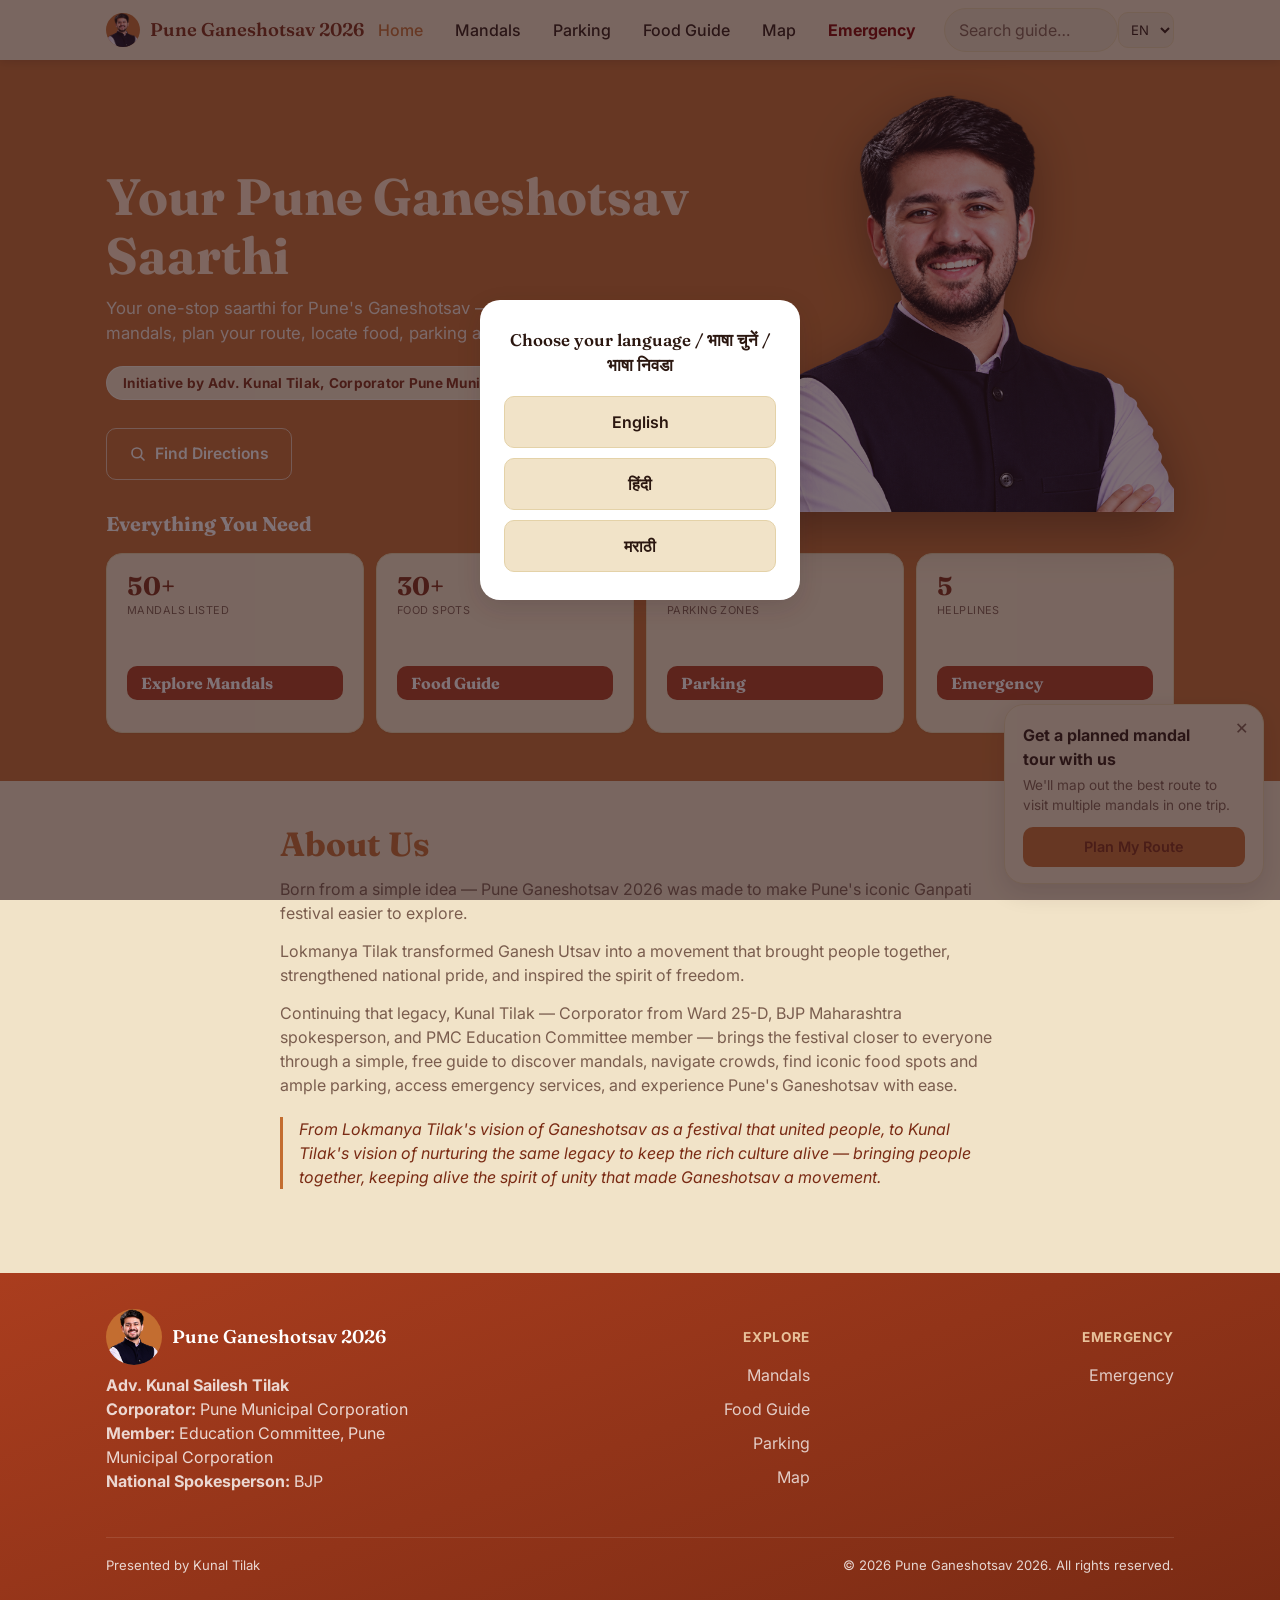
==== index.html @ d87151d5 "Initial commit: Pune Ganeshotsav 2026 guide site" ====
<!doctype html>
<html lang="en">
<head>
<meta charset="UTF-8">
<meta name="viewport" content="width=device-width, initial-scale=1, viewport-fit=cover">
<title>Pune Ganeshotsav 2026</title>
<meta name="description" content="Pune Ganeshotsav 2026 is a free mobile guide to Pune's Ganeshotsav — find mandals, get directions, locate food and parking, and access emergency helplines.">
<meta name="theme-color" content="#AA3D1E">
<link rel="manifest" href="manifest.json">
<link rel="icon" href="data:image/svg+xml,%3Csvg xmlns='http://www.w3.org/2000/svg' viewBox='0 0 64 64'%3E%3Ccircle cx='32' cy='32' r='32' fill='%23C36D30'/%3E%3Ctext x='32' y='43' font-family='Georgia,serif' font-size='34' font-weight='700' fill='%23AA3D1E' text-anchor='middle'%3EP%3C/text%3E%3C/svg%3E">
<link rel="preconnect" href="https://fonts.googleapis.com">
<link rel="preconnect" href="https://fonts.gstatic.com" crossorigin>
<link href="https://fonts.googleapis.com/css2?family=Fraunces:wght@500;600;700&family=Inter:wght@400;500;600;700&display=swap" rel="stylesheet">
<link rel="stylesheet" href="css/styles.css">
</head>
<body data-page="home">
<a class="skip-link" href="#main">Skip to content</a>

<header class="site-header">
  <div class="container">
    <a class="brand" href="index.html">
      <span class="brand-badge" aria-hidden="true"><img src="images/kunal-tilak-cutout.png" alt=""></span>
      Pune Ganeshotsav 2026
    </a>
    <nav id="site-nav" class="site-nav" aria-label="Primary">
      <form class="nav-search-wrap" id="header-search-form">
        <label class="visually-hidden" for="header-search">Search guide</label>
        <input id="header-search" class="header-search-input" type="search" data-i18n-placeholder="header.search.placeholder" placeholder="Search guide…">
      </form>
      <ul>
        <li><a href="index.html" data-page="home" data-i18n="nav.home">Home</a></li>
        <li><a href="mandals.html" data-page="mandals" data-i18n="nav.mandals">Mandals</a></li>
        <li><a href="parking.html" data-page="parking" data-i18n="nav.parking">Parking</a></li>
        <li><a href="food.html" data-page="food" data-i18n="nav.food">Food Guide</a></li>
        <li><a href="map.html" data-page="map" data-i18n="nav.map">Map</a></li>
        <li><a href="emergency.html" data-page="emergency" class="nav-emergency" data-i18n="nav.emergency">Emergency</a></li>
      </ul>
    </nav>
    <div class="header-utils">
      <label class="visually-hidden" for="lang-select-1">Language</label>
      <select id="lang-select-1" class="lang-select">
        <option value="en">EN</option>
        <option value="hi">हिं</option>
        <option value="mr">मर</option>
      </select>
      <button class="nav-toggle" aria-expanded="false" aria-controls="site-nav" aria-label="Toggle menu">
        <span></span><span></span><span></span>
      </button>
    </div>
  </div>
</header>

<main id="main">

  <section class="hero">
    <div class="container">
      <div class="hero-top">
        <div class="hero-copy">
          <h1 data-i18n="home.title">Your Pune Ganeshotsav Saarthi</h1>
          <p class="lead" data-i18n="home.lead">Your one-stop saarthi for Pune's Ganeshotsav — find iconic Ganpati mandals, plan your route, locate food, parking and more.</p>
          <p class="hero-credit" data-i18n="home.credit">Initiative by Adv. Kunal Tilak, Corporator Pune Municipal Corporation</p>
          <div class="hero-actions">
            <a class="btn btn-outline" href="map.html">
              <svg class="icon-search" aria-hidden="true" viewBox="0 0 24 24" width="18" height="18" fill="none" stroke="currentColor" stroke-width="2.2" stroke-linecap="round"><circle cx="10.5" cy="10.5" r="6.5"></circle><line x1="20" y1="20" x2="15.3" y2="15.3"></line></svg>
              <span data-i18n="home.cta.directions">Find Directions</span>
            </a>
          </div>
        </div>
        <img class="hero-photo" src="images/kunal-tilak-cutout.png" alt="Adv. Kunal Tilak">
      </div>
      <h2 class="hero-links-heading" data-i18n="home.quicklinks.title">Everything You Need</h2>
      <div class="grid grid-4 hero-quicklinks">
        <a class="card" href="mandals.html" style="padding:20px; text-decoration:none;">
          <div class="quicklink-stat"><span class="stat-num" id="stat-mandals">50+</span><span class="stat-label" data-i18n="home.quick.mandals.statLabel">Mandals Listed</span></div>
          <h3 data-i18n="home.cta.explore">Explore Mandals</h3>
        </a>
        <a class="card" href="food.html" style="padding:20px; text-decoration:none;">
          <div class="quicklink-stat"><span class="stat-num" id="stat-food">30+</span><span class="stat-label" data-i18n="home.quick.food.statLabel">Food Spots</span></div>
          <h3 data-i18n="home.quick.food.title">Food Guide</h3>
        </a>
        <a class="card" href="parking.html" style="padding:20px; text-decoration:none;">
          <div class="quicklink-stat"><span class="stat-num" id="stat-parking">3</span><span class="stat-label" data-i18n="home.quick.parking.statLabel">Parking Zones</span></div>
          <h3 data-i18n="home.quick.parking.title">Parking</h3>
        </a>
        <a class="card" href="emergency.html" style="padding:20px; text-decoration:none;">
          <div class="quicklink-stat"><span class="stat-num">5</span><span class="stat-label" data-i18n="home.quick.emergency.statLabel">Helplines</span></div>
          <h3 data-i18n="home.quick.emergency.title">Emergency</h3>
        </a>
      </div>
    </div>
  </section>

  <section class="section">
    <div class="container">
      <div class="section-head about-body">
        <h2 data-i18n="home.about.title">About Us</h2>
        <p data-i18n="home.about.body1">Born from a simple idea — Pune Ganeshotsav 2026 was made to make Pune's iconic Ganpati festival easier to explore.</p>
        <p data-i18n="home.about.body2">Lokmanya Tilak transformed Ganesh Utsav into a movement that brought people together, strengthened national pride, and inspired the spirit of freedom.</p>
        <p data-i18n="home.about.body3">Continuing that legacy, Kunal Tilak — Corporator from Ward 25-D, BJP Maharashtra spokesperson, and PMC Education Committee member — brings the festival closer to everyone through a simple, free guide to discover mandals, navigate crowds, find iconic food spots and ample parking, access emergency services, and experience Pune's Ganeshotsav with ease.</p>
        <blockquote class="about-quote" data-i18n="home.about.quote">From Lokmanya Tilak's vision of Ganeshotsav as a festival that united people, to Kunal Tilak's vision of nurturing the same legacy to keep the rich culture alive — bringing people together, keeping alive the spirit of unity that made Ganeshotsav a movement.</blockquote>
      </div>
    </div>
  </section>

</main>

<aside class="tour-popup" id="tour-popup">
  <button type="button" class="tour-popup-close" id="tour-popup-close" aria-label="Close">×</button>
  <p class="tour-popup-title" data-i18n="home.tour.title">Get a planned mandal tour with us</p>
  <p class="tour-popup-desc" data-i18n="home.tour.desc">We'll map out the best route to visit multiple mandals in one trip.</p>
  <a class="btn btn-citrus btn-sm btn-block" id="tour-plan-link" href="map.html" data-i18n="home.tour.cta">Plan My Route</a>
</aside>

<footer class="site-footer">
  <div class="container">
    <div class="footer-grid">
      <div>
        <div class="brand" style="margin-bottom:8px;"><span class="brand-badge" aria-hidden="true"><img src="images/kunal-tilak-cutout.png" alt=""></span>Pune Ganeshotsav 2026</div>
        <p class="footer-about-body" data-i18n-html="footer.about.body">A Pune Ganeshotsav guide, presented by Kunal Tilak.</p>
      </div>
      <div>
        <h4 data-i18n="footer.links.title">Explore</h4>
        <a href="mandals.html" data-i18n="nav.mandals">Mandals</a>
        <a href="food.html" data-i18n="nav.food">Food Guide</a>
        <a href="parking.html" data-i18n="nav.parking">Parking</a>
        <a href="map.html" data-i18n="nav.map">Map</a>
      </div>
      <div>
        <h4 data-i18n="footer.contact.title">Emergency</h4>
        <a href="emergency.html" data-i18n="nav.emergency">Emergency</a>
      </div>
    </div>
    <div class="footer-bottom">
      <span data-i18n="footer.presentedBy">Presented by Kunal Tilak</span>
      <span>© <span id="footer-year"></span> Pune Ganeshotsav 2026. <span data-i18n="footer.rights">All rights reserved.</span></span>
    </div>
  </div>
</footer>

<script src="js/translations.js"></script>
<script src="js/i18n.js"></script>
<script src="js/mandals-data.js"></script>
<script src="js/food-data.js"></script>
<script src="js/parking-data.js"></script>
<script src="js/main.js"></script>
<script>
  window.MM_I18N.applyTranslations();
  window.addEventListener("mm:langchange", function () { window.MM_I18N.applyTranslations(); });
</script>
</body>
</html>
---- css/styles.css ----
/* ==========================================================================
   Pune Ganeshotsav 2026 — Shared Stylesheet
   Tokens sourced from mandal-mitra-color-scheme.md — never hardcode a hex
   outside this block.
   ========================================================================== */

:root {
  /* Primary */
  --orange-zest: #AA3D1E;
  --orange-zest-dark: #7A2B14;
  --neon-citrus: #C36D30;
  --neon-citrus-deep: #A0551F;
  --citrus-fizz: #E8C19A;

  /* Secondary */
  --champagne-glow: #F1E3C8;
  --berry-pop: #7D0000;

  /* Text & surfaces */
  --ink: #2B1710;
  --ink-soft: #7A5D4E;
  --white: #FFFFFF;
  --line: #E4D2A8;

  /* Radii & shadow */
  --radius-sm: 10px;
  --radius-md: 16px;
  --radius-lg: 20px;
  --shadow-card: 0 1px 2px rgba(43, 20, 28, 0.06);
  --shadow-lift: 0 8px 24px rgba(43, 20, 28, 0.14);

  /* Layout */
  --header-h: 60px;
  --max-w: 1100px;
}

/* ---------- Reset ---------- */
*, *::before, *::after { box-sizing: border-box; }
html { -webkit-text-size-adjust: 100%; scroll-behavior: smooth; }
body {
  margin: 0;
  background: var(--champagne-glow);
  color: var(--ink);
  font-family: 'Inter', system-ui, -apple-system, Segoe UI, Roboto, sans-serif;
  line-height: 1.5;
  -webkit-font-smoothing: antialiased;
}
img { max-width: 100%; display: block; }
a { color: inherit; text-decoration: none; }
ul { list-style: none; margin: 0; padding: 0; }
button, input, select { font: inherit; color: inherit; }
h1, h2, h3, .display { font-family: 'Fraunces', Georgia, serif; margin: 0 0 0.4em; line-height: 1.15; }
p { margin: 0 0 1em; }

.container {
  max-width: var(--max-w);
  margin: 0 auto;
  padding: 0 16px;
}

.visually-hidden {
  position: absolute;
  width: 1px; height: 1px;
  overflow: hidden;
  clip: rect(0 0 0 0);
  white-space: nowrap;
}

/* ---------- Skip link ---------- */
.skip-link {
  position: absolute;
  left: 8px; top: -48px;
  background: var(--orange-zest);
  color: var(--white);
  padding: 10px 16px;
  border-radius: var(--radius-sm);
  z-index: 200;
  transition: top 0.15s ease;
}
.skip-link:focus { top: 8px; }

/* ---------- Header / Nav ---------- */
.site-header {
  position: sticky;
  top: 0;
  z-index: 100;
  background: var(--champagne-glow);
  color: var(--ink);
  box-shadow: 0 2px 8px rgba(43,20,28,0.18);
}
.site-header .container {
  display: flex;
  align-items: center;
  justify-content: space-between;
  height: var(--header-h);
}
.brand {
  display: flex;
  align-items: center;
  gap: 10px;
  flex-shrink: 0;
  white-space: nowrap;
  font-family: 'Fraunces', Georgia, serif;
  font-weight: 600;
  font-size: 1.15rem;
  color: var(--orange-zest-dark);
}
.brand-badge {
  width: 34px; height: 34px;
  border-radius: 50%;
  background: var(--neon-citrus);
  color: var(--orange-zest-dark);
  display: flex; align-items: center; justify-content: center;
  font-weight: 700;
  flex: none;
  overflow: hidden;
}
.brand-badge img {
  width: 100%; height: 100%;
  object-fit: cover;
  object-position: center 15%;
}
.site-footer .brand-badge { width: 56px; height: 56px; }

.header-utils {
  display: flex;
  align-items: center;
  gap: 10px;
  flex-shrink: 0;
}

.lang-select {
  background: rgba(0,0,0,0.04);
  color: var(--ink);
  border: 1px solid var(--line);
  border-radius: var(--radius-sm);
  padding: 7px 8px;
  font-size: 0.82rem;
  min-height: 36px;
}
.lang-select option { color: var(--ink); }

.nav-toggle {
  background: transparent;
  border: none;
  padding: 8px;
  display: flex;
  flex-direction: column;
  gap: 5px;
  cursor: pointer;
}
.nav-toggle span {
  width: 24px; height: 2px;
  background: var(--ink);
  border-radius: 2px;
  transition: transform 0.2s ease, opacity 0.2s ease;
}
.nav-toggle[aria-expanded="true"] span:nth-child(1) { transform: translateY(7px) rotate(45deg); }
.nav-toggle[aria-expanded="true"] span:nth-child(2) { opacity: 0; }
.nav-toggle[aria-expanded="true"] span:nth-child(3) { transform: translateY(-7px) rotate(-45deg); }

.site-nav {
  position: fixed;
  top: var(--header-h);
  left: 0; right: 0;
  background: var(--champagne-glow);
  border-top: 1px solid var(--line);
  max-height: 0;
  overflow: hidden;
  transition: max-height 0.25s ease;
}
.site-nav.is-open { max-height: 480px; }
.site-nav ul {
  display: flex;
  flex-direction: column;
  padding: 0 16px 16px;
  order: 2;
}
.site-nav a {
  display: block;
  padding: 12px 8px;
  border-bottom: 1px solid var(--line);
  color: var(--ink);
  font-weight: 500;
  white-space: nowrap;
}
.site-nav a.is-active { color: var(--neon-citrus); }
.site-nav a.nav-emergency { color: var(--berry-pop); font-weight: 700; }

.nav-search-wrap { padding: 12px 16px 0; order: 1; }
.header-search-input {
  width: 100%;
  min-height: 42px;
  padding: 9px 14px;
  border-radius: 100px;
  border: 1px solid var(--line);
  background: rgba(0,0,0,0.04);
  color: var(--ink);
}
.header-search-input::placeholder { color: var(--ink-soft); }

@media (min-width: 800px) {
  .nav-toggle { display: none; }
  .site-nav {
    position: static;
    max-height: none;
    overflow: visible;
    background: transparent;
    border-top: none;
    display: flex;
    align-items: center;
    gap: 14px;
  }
  .site-nav ul {
    flex-direction: row;
    flex-shrink: 0;
    padding: 0;
    gap: 4px;
    order: 1;
  }
  .site-nav ul li { flex-shrink: 0; }
  .site-nav a {
    border-bottom: none;
    padding: 10px 14px;
    border-radius: var(--radius-sm);
  }
  .site-nav a:hover { background: rgba(0,0,0,0.06); }
  .nav-search-wrap {
    padding: 0;
    order: 2;
    flex: 1 1 100px;
    min-width: 90px;
    max-width: 190px;
  }
  .header-search-input { width: 100%; }
}

/* ---------- Buttons ---------- */
.btn {
  display: inline-flex;
  align-items: center;
  justify-content: center;
  gap: 8px;
  padding: 13px 22px;
  border-radius: var(--radius-sm);
  border: none;
  font-weight: 600;
  font-size: 0.98rem;
  cursor: pointer;
  transition: background 0.15s ease, color 0.15s ease, transform 0.1s ease;
  min-height: 44px;
}
.btn:active { transform: scale(0.98); }

.btn-citrus { background: var(--neon-citrus); color: var(--orange-zest-dark); }
.btn-citrus:hover { background: var(--neon-citrus-deep); color: var(--white); }

.btn-dark { background: var(--orange-zest); color: var(--white); }
.btn-dark:hover { background: var(--orange-zest-dark); }

.btn-outline {
  background: transparent;
  color: var(--white);
  border: 1.5px solid rgba(255,255,255,0.6);
}
.btn-outline:hover { background: rgba(255,255,255,0.12); }

.btn-berry { background: var(--berry-pop); color: var(--white); }
.btn-berry:hover { background: color-mix(in srgb, var(--berry-pop) 80%, black); }

.btn-block { width: 100%; }
.btn-sm { padding: 9px 16px; min-height: 38px; font-size: 0.9rem; }

/* ---------- Hero ---------- */
.hero {
  background: var(--neon-citrus);
  color: var(--white);
  padding: 32px 0 48px;
  text-align: left;
}
.hero h1 {
  color: #FEE3C8;
  font-size: clamp(2rem, 8vw, 3.2rem);
  margin-bottom: 10px;
}
.hero p.lead {
  color: rgba(255,255,255,0.85);
  font-size: 1.05rem;
  max-width: 560px;
  margin: 0 0 20px;
}
.hero-credit {
  display: inline-flex;
  align-items: center;
  gap: 8px;
  background: var(--champagne-glow);
  color: var(--orange-zest-dark);
  border: 1px solid rgba(255,255,255,0.5);
  border-radius: 999px;
  padding: 6px 16px;
  font-size: 0.85rem;
  font-weight: 700;
  letter-spacing: 0.02em;
  margin: 0 0 28px;
}
.hero-actions {
  display: flex;
  flex-wrap: wrap;
  gap: 12px;
  justify-content: flex-start;
  margin-bottom: 32px;
}
.hero-top {
  display: flex;
  align-items: flex-end;
  justify-content: space-between;
  gap: 16px;
}
.hero-copy { flex: 1 1 380px; min-width: 0; }
.hero-photo {
  display: none;
  flex: 0 0 auto;
  height: clamp(240px, 36vw, 420px);
  width: auto;
  object-fit: contain;
  filter: drop-shadow(0 14px 26px rgba(0,0,0,0.4));
}
@media (min-width: 640px) {
  .hero-photo { display: block; }
}
.hero-links-heading {
  color: var(--white);
  font-size: 1.25rem;
  margin-bottom: 18px;
}
.grid.hero-quicklinks {
  grid-template-columns: repeat(2, 1fr);
  gap: 12px;
}
.hero-quicklinks .card {
  height: 100%;
  min-height: 180px;
  display: flex;
  flex-direction: column;
  justify-content: space-between;
  background: var(--champagne-glow);
  color: var(--ink);
}
.quicklink-stat {
  display: flex;
  flex-direction: column;
  gap: 2px;
}
.quicklink-stat .stat-num {
  font-family: 'Fraunces', Georgia, serif;
  font-size: 1.6rem;
  font-weight: 700;
  color: var(--orange-zest-dark);
  line-height: 1;
}
.quicklink-stat .stat-label {
  font-size: 0.68rem;
  text-transform: uppercase;
  letter-spacing: 0.04em;
  color: var(--ink-soft);
}
.hero-quicklinks .card h3 {
  display: inline-block;
  background: var(--orange-zest);
  color: var(--white);
  padding: 8px 14px;
  border-radius: var(--radius-sm);
  font-size: 1rem;
  margin: 0 0 12px;
}

/* ---------- Sections ---------- */
.section { padding: 44px 0; }
.section-head { text-align: center; margin-bottom: 28px; }
.section-head h2 { font-size: clamp(1.5rem, 5vw, 2.1rem); color: var(--neon-citrus); }
.section-head p { color: var(--neon-citrus); max-width: 520px; margin: 0 auto; }
.about-body { max-width: 720px; text-align: left; margin: 0 auto; }
.about-body p { color: var(--ink-soft); text-align: left; max-width: none; margin: 0 0 14px; }
.about-quote {
  text-align: left;
  font-style: italic;
  color: var(--orange-zest-dark);
  border-left: 3px solid var(--neon-citrus);
  padding-left: 16px;
  margin: 20px 0 0;
}

/* ---------- Stat / highlight cards ---------- */
.stat-row {
  display: grid;
  grid-template-columns: repeat(auto-fit, minmax(140px, 1fr));
  gap: 14px;
  margin-top: 32px;
}
.stat-card {
  background: rgba(255,255,255,0.08);
  border: 1px solid rgba(255,255,255,0.14);
  border-radius: var(--radius-md);
  padding: 16px;
  text-align: center;
}
.stat-card .num {
  font-family: 'Fraunces', Georgia, serif;
  font-size: 1.7rem;
  color: var(--neon-citrus);
  font-weight: 600;
}
.stat-card .label {
  font-size: 0.82rem;
  color: rgba(255,255,255,0.75);
  margin-top: 2px;
}

/* ---------- Cards / grid ---------- */
.grid {
  display: grid;
  grid-template-columns: 1fr;
  gap: 18px;
}
@media (min-width: 640px) {
  .grid.grid-2 { grid-template-columns: repeat(2, 1fr); }
  .grid.grid-4 { grid-template-columns: repeat(2, 1fr); }
}
@media (min-width: 900px) {
  .grid.grid-3 { grid-template-columns: repeat(3, 1fr); }
  .grid.grid-2 { grid-template-columns: repeat(2, 1fr); }
  .grid.grid-4 { grid-template-columns: repeat(4, 1fr); }
}

.card {
  background: var(--white);
  border: 1px solid var(--line);
  border-radius: var(--radius-md);
  box-shadow: var(--shadow-card);
  overflow: hidden;
  display: flex;
  flex-direction: column;
}
.card-media {
  aspect-ratio: 16/10;
  background: linear-gradient(135deg, var(--citrus-fizz), var(--neon-citrus));
  display: flex;
  align-items: center;
  justify-content: center;
  color: var(--orange-zest-dark);
  font-family: 'Fraunces', Georgia, serif;
  font-size: 2.2rem;
  font-weight: 600;
  overflow: hidden;
  position: relative;
}
.card-media.has-photo { background: var(--ink); }
.media-bg {
  position: absolute;
  inset: -10px;
  background-size: cover;
  background-position: center;
  filter: blur(16px) brightness(0.7) saturate(1.15);
  transform: scale(1.1);
}
.media-fg {
  position: relative;
  width: 100%;
  height: 100%;
  object-fit: contain;
  filter: drop-shadow(0 4px 14px rgba(0,0,0,0.35));
}
.card-body { padding: 16px; flex: 1; display: flex; flex-direction: column; gap: 8px; }
.card-body h3 { font-size: 1.15rem; margin: 0; }
.card-meta { color: var(--ink-soft); font-size: 0.88rem; display: flex; align-items: center; gap: 6px; margin: 0 0 6px; }
.meta-icon { flex: none; }
.card-tags { display: flex; flex-wrap: wrap; gap: 6px; margin: 4px 0; }
.card-actions { margin-top: auto; display: flex; gap: 8px; flex-wrap: wrap; padding-top: 16px; }
.card-actions > * { flex: 1; text-align: center; }

.card-title-row { display: flex; flex-direction: column; align-items: flex-start; gap: 4px; }
.card-meta-inline-group { display: flex; flex-wrap: wrap; gap: 4px 10px; }
.card-meta-inline {
  display: flex;
  align-items: center;
  gap: 4px;
  color: var(--ink-soft);
  font-size: 0.78rem;
  white-space: nowrap;
}
.card-meta-inline .meta-icon { width: 12px; height: 12px; }

.mandal-modal-meta { display: flex; flex-direction: column; gap: 4px; margin: 4px 0 10px; }
.mandal-modal-meta .card-meta-inline { font-size: 0.88rem; }

.mandal-toggle {
  background: none;
  border: 1px solid var(--line);
  color: var(--orange-zest);
  font-weight: 600;
  cursor: pointer;
}
.mandal-toggle:hover { background: var(--champagne-glow); border-color: var(--neon-citrus); }

/* ---------- Manache Ganpati highlight ---------- */
.manache-title-card {
  display: inline-block;
  background: linear-gradient(135deg, var(--orange-zest), var(--berry-pop));
  color: var(--white);
  padding: 14px 28px;
  border-radius: var(--radius-lg);
  box-shadow: var(--shadow-lift);
  margin-bottom: 20px;
}
.manache-title-card h2 { color: var(--white); margin: 0; }

.section-title-card {
  display: inline-block;
  background: var(--white);
  border: 1px solid var(--line);
  color: var(--ink);
  padding: 14px 28px;
  border-radius: var(--radius-lg);
  box-shadow: var(--shadow-card);
  margin-bottom: 20px;
}
.section-title-card h2 { margin: 0; }
.card.card-manache {
  border-color: var(--neon-citrus);
  box-shadow: 0 0 0 2px var(--neon-citrus), var(--shadow-card);
}
.card.card-manache .card-media {
  background: linear-gradient(135deg, var(--neon-citrus), var(--berry-pop));
  color: var(--white);
}

/* ---------- Mandal detail modal ---------- */
.mandal-modal-overlay {
  position: fixed;
  inset: 0;
  background: rgba(43, 20, 28, 0.6);
  display: none;
  align-items: center;
  justify-content: center;
  z-index: 300;
  padding: 20px;
}
.mandal-modal-overlay.is-open { display: flex; }
.mandal-modal {
  background: var(--white);
  border-radius: var(--radius-lg);
  max-width: 480px;
  width: 100%;
  max-height: 85vh;
  overflow-y: auto;
  position: relative;
  box-shadow: var(--shadow-lift);
}
.mandal-modal-close {
  position: absolute;
  top: 10px;
  right: 12px;
  background: rgba(0, 0, 0, 0.35);
  color: var(--white);
  border: none;
  border-radius: 50%;
  width: 32px;
  height: 32px;
  font-size: 1.2rem;
  line-height: 1;
  cursor: pointer;
  z-index: 2;
}
.mandal-modal-media {
  aspect-ratio: 16/9;
  background: linear-gradient(135deg, var(--citrus-fizz), var(--neon-citrus));
  color: var(--orange-zest-dark);
  display: flex;
  align-items: center;
  justify-content: center;
  font-family: 'Fraunces', Georgia, serif;
  font-size: 2.5rem;
  font-weight: 600;
  overflow: hidden;
  border-radius: var(--radius-lg) var(--radius-lg) 0 0;
  position: relative;
}
.mandal-modal-media.has-photo { background: var(--ink); }
.mandal-modal-body { padding: 20px; }
.mandal-modal-history {
  color: var(--ink-soft);
  font-size: 0.95rem;
  line-height: 1.6;
  margin: 10px 0 18px;
}

/* ---------- Tags / pills ---------- */
.tag {
  display: inline-block;
  background: var(--citrus-fizz);
  color: var(--orange-zest);
  border-radius: 100px;
  padding: 4px 12px;
  font-size: 0.78rem;
  font-weight: 600;
}

/* ---------- Forms ---------- */
.field { margin-bottom: 16px; }
.field label {
  display: block;
  font-weight: 600;
  font-size: 0.9rem;
  margin-bottom: 6px;
  color: var(--orange-zest);
}
.field input[type="text"],
.field input[type="search"],
.field select {
  width: 100%;
  padding: 13px 14px;
  border: 1.5px solid var(--line);
  border-radius: var(--radius-sm);
  background: var(--white);
  font-size: 1rem;
  min-height: 46px;
}
.field input:focus, .field select:focus {
  outline: 2px solid var(--neon-citrus);
  outline-offset: 1px;
  border-color: var(--neon-citrus);
}
.field-hint { font-size: 0.8rem; color: var(--ink-soft); margin-top: 6px; }
.field-row { display: flex; gap: 10px; flex-wrap: wrap; }
.field-row .field { flex: 1; min-width: 200px; }

.search-box { position: relative; margin-bottom: 16px; }
.search-box-icon {
  position: absolute;
  left: 16px;
  top: 50%;
  transform: translateY(-50%);
  color: var(--ink-soft);
  pointer-events: none;
}
.search-box-input { background: var(--white); color: var(--ink); border-color: var(--line); width: 100%; padding-left: 44px; }

.filter-chips {
  display: flex;
  gap: 10px;
  margin-bottom: 24px;
  padding: 4px 2px 12px;
  overflow-x: auto;
  scroll-snap-type: x proximity;
  scrollbar-width: none;
  -ms-overflow-style: none;
  -webkit-mask-image: linear-gradient(to right, transparent 0, black 16px, black calc(100% - 16px), transparent 100%);
  mask-image: linear-gradient(to right, transparent 0, black 16px, black calc(100% - 16px), transparent 100%);
}
.filter-chips::-webkit-scrollbar { display: none; }
.filter-chip {
  display: inline-flex;
  align-items: center;
  gap: 6px;
  flex: none;
  scroll-snap-align: start;
  background: var(--white);
  border: 1px solid var(--line);
  color: var(--ink-soft);
  padding: 8px 18px;
  border-radius: 100px;
  font-size: 0.85rem;
  font-weight: 600;
  white-space: nowrap;
  cursor: pointer;
  box-shadow: var(--shadow-card);
  transition: background 0.15s, color 0.15s, border-color 0.15s, box-shadow 0.15s, transform 0.1s;
}
.filter-chip .meta-icon { opacity: 0.6; transition: opacity 0.15s; }
.filter-chip:hover { border-color: var(--neon-citrus); color: var(--ink); background: var(--citrus-fizz); }
.filter-chip:active { transform: scale(0.96); }
.filter-chip.is-active {
  background: linear-gradient(135deg, var(--neon-citrus), var(--orange-zest));
  border-color: transparent;
  color: var(--white);
  box-shadow: var(--shadow-lift);
}
.filter-chip.is-active .meta-icon { opacity: 1; }

/* ---------- Map panel ---------- */
.map-panel {
  background: var(--white);
  border: 1px solid var(--line);
  border-radius: var(--radius-lg);
  box-shadow: var(--shadow-card);
  padding: 20px;
}
.map-frame-wrap {
  border-radius: var(--radius-md);
  overflow: hidden;
  border: 1px solid var(--line);
  background: var(--champagne-glow);
  min-height: 320px;
  display: flex;
  align-items: center;
  justify-content: center;
}
.map-frame-wrap iframe {
  width: 100%;
  height: 420px;
  border: 0;
  display: block;
}
.map-placeholder {
  text-align: center;
  color: var(--ink-soft);
  padding: 40px 20px;
}
.map-placeholder .icon { display: flex; justify-content: center; margin-bottom: 8px; color: var(--ink-soft); }

.status-msg {
  border-radius: var(--radius-sm);
  padding: 10px 14px;
  font-size: 0.88rem;
  margin-bottom: 14px;
  display: none;
}
.status-msg.is-visible { display: block; }
.status-msg.is-info { background: var(--citrus-fizz); color: var(--orange-zest); }
.status-msg.is-error { background: color-mix(in srgb, var(--berry-pop) 12%, white); color: var(--berry-pop); }

/* ---------- Emergency ---------- */
.emergency-banner {
  background: var(--berry-pop);
  color: var(--white);
  border-radius: var(--radius-lg);
  padding: 20px;
  margin-bottom: 24px;
}
.emergency-banner h2 { color: var(--white); font-size: 1.3rem; }
.emergency-banner p { color: rgba(255,255,255,0.88); }

.contact-list { display: grid; gap: 12px; grid-template-columns: 1fr; }
@media (min-width: 640px) { .contact-list { grid-template-columns: repeat(2, 1fr); } }
.contact-card {
  background: var(--white);
  border: 1px solid var(--line);
  border-radius: var(--radius-md);
  padding: 16px;
  display: flex;
  align-items: center;
  justify-content: space-between;
  gap: 12px;
}
.contact-card .name { font-weight: 600; }
.contact-card .num { color: var(--ink-soft); font-size: 0.9rem; }

/* ---------- Footer ---------- */
.site-footer {
  background: linear-gradient(160deg, var(--orange-zest) 0%, var(--orange-zest-dark) 100%);
  color: rgba(255,255,255,0.8);
  padding: 36px 0 24px;
  margin-top: 40px;
}
.site-footer .brand { color: var(--white); margin-bottom: 10px; }
.footer-about-body { white-space: pre-line; }
.footer-grid {
  display: grid;
  gap: 24px;
  grid-template-columns: 1fr;
}
@media (min-width: 640px) { .footer-grid { grid-template-columns: repeat(3, 1fr); } }
.footer-grid > div:not(:first-child) { text-align: right; }
.footer-grid h4 {
  color: var(--citrus-fizz);
  font-size: 0.85rem;
  text-transform: uppercase;
  letter-spacing: 0.05em;
  margin-bottom: 10px;
}
.footer-grid a { display: block; padding: 5px 0; color: rgba(255,255,255,0.75); }
.footer-grid a:hover { color: var(--white); }
.footer-bottom {
  border-top: 1px solid rgba(255,255,255,0.1);
  margin-top: 28px;
  padding-top: 18px;
  font-size: 0.82rem;
  display: flex;
  flex-wrap: wrap;
  gap: 8px;
  justify-content: space-between;
}

/* ---------- Tour popup ---------- */
.tour-popup {
  position: fixed;
  right: 16px;
  bottom: 16px;
  z-index: 150;
  background: var(--champagne-glow);
  border: 1px solid var(--line);
  border-radius: var(--radius-lg);
  box-shadow: var(--shadow-lift);
  padding: 18px 18px 16px;
  max-width: 260px;
  width: calc(100% - 32px);
}
.tour-popup-close {
  position: absolute;
  top: 6px; right: 8px;
  background: none;
  border: none;
  font-size: 1.3rem;
  line-height: 1;
  color: var(--ink-soft);
  cursor: pointer;
  padding: 6px;
}
.tour-popup-title { font-weight: 700; margin-bottom: 4px; padding-right: 22px; }
.tour-popup-desc { font-size: 0.85rem; color: var(--ink-soft); margin-bottom: 12px; }

/* ---------- Language picker modal ---------- */
.mm-lang-modal-overlay {
  position: fixed;
  inset: 0;
  background: rgba(43,20,28,0.6);
  display: flex;
  align-items: center;
  justify-content: center;
  z-index: 300;
  padding: 20px;
}
.mm-lang-modal {
  background: var(--white);
  border-radius: var(--radius-lg);
  padding: 28px 24px;
  max-width: 320px;
  width: 100%;
  text-align: center;
  box-shadow: var(--shadow-lift);
}
.mm-lang-modal-title {
  font-family: 'Fraunces', Georgia, serif;
  font-weight: 600;
  font-size: 1.05rem;
  margin-bottom: 18px;
  color: var(--ink);
}
.mm-lang-modal-options {
  display: flex;
  flex-direction: column;
  gap: 10px;
}
.mm-lang-modal-options button {
  padding: 13px 16px;
  border-radius: var(--radius-sm);
  border: 1.5px solid var(--line);
  background: var(--champagne-glow);
  color: var(--ink);
  font-weight: 600;
  font-size: 1rem;
  cursor: pointer;
  transition: background 0.15s ease, border-color 0.15s ease;
}
.mm-lang-modal-options button:hover,
.mm-lang-modal-options button:focus-visible {
  background: var(--neon-citrus);
  border-color: var(--neon-citrus);
  color: var(--orange-zest-dark);
  outline: none;
}

/* ---------- Utilities ---------- */
.mt-0 { margin-top: 0; }
.text-center { text-align: center; }
.muted { color: var(--ink-soft); }
.page-hero {
  background: var(--neon-citrus);
  color: var(--white);
  padding: 32px 0;
  text-align: center;
}
.page-hero h1 { font-size: clamp(1.7rem, 6vw, 2.4rem); }
.page-hero p { color: rgba(255,255,255,0.82); max-width: 520px; margin: 8px auto 0; }
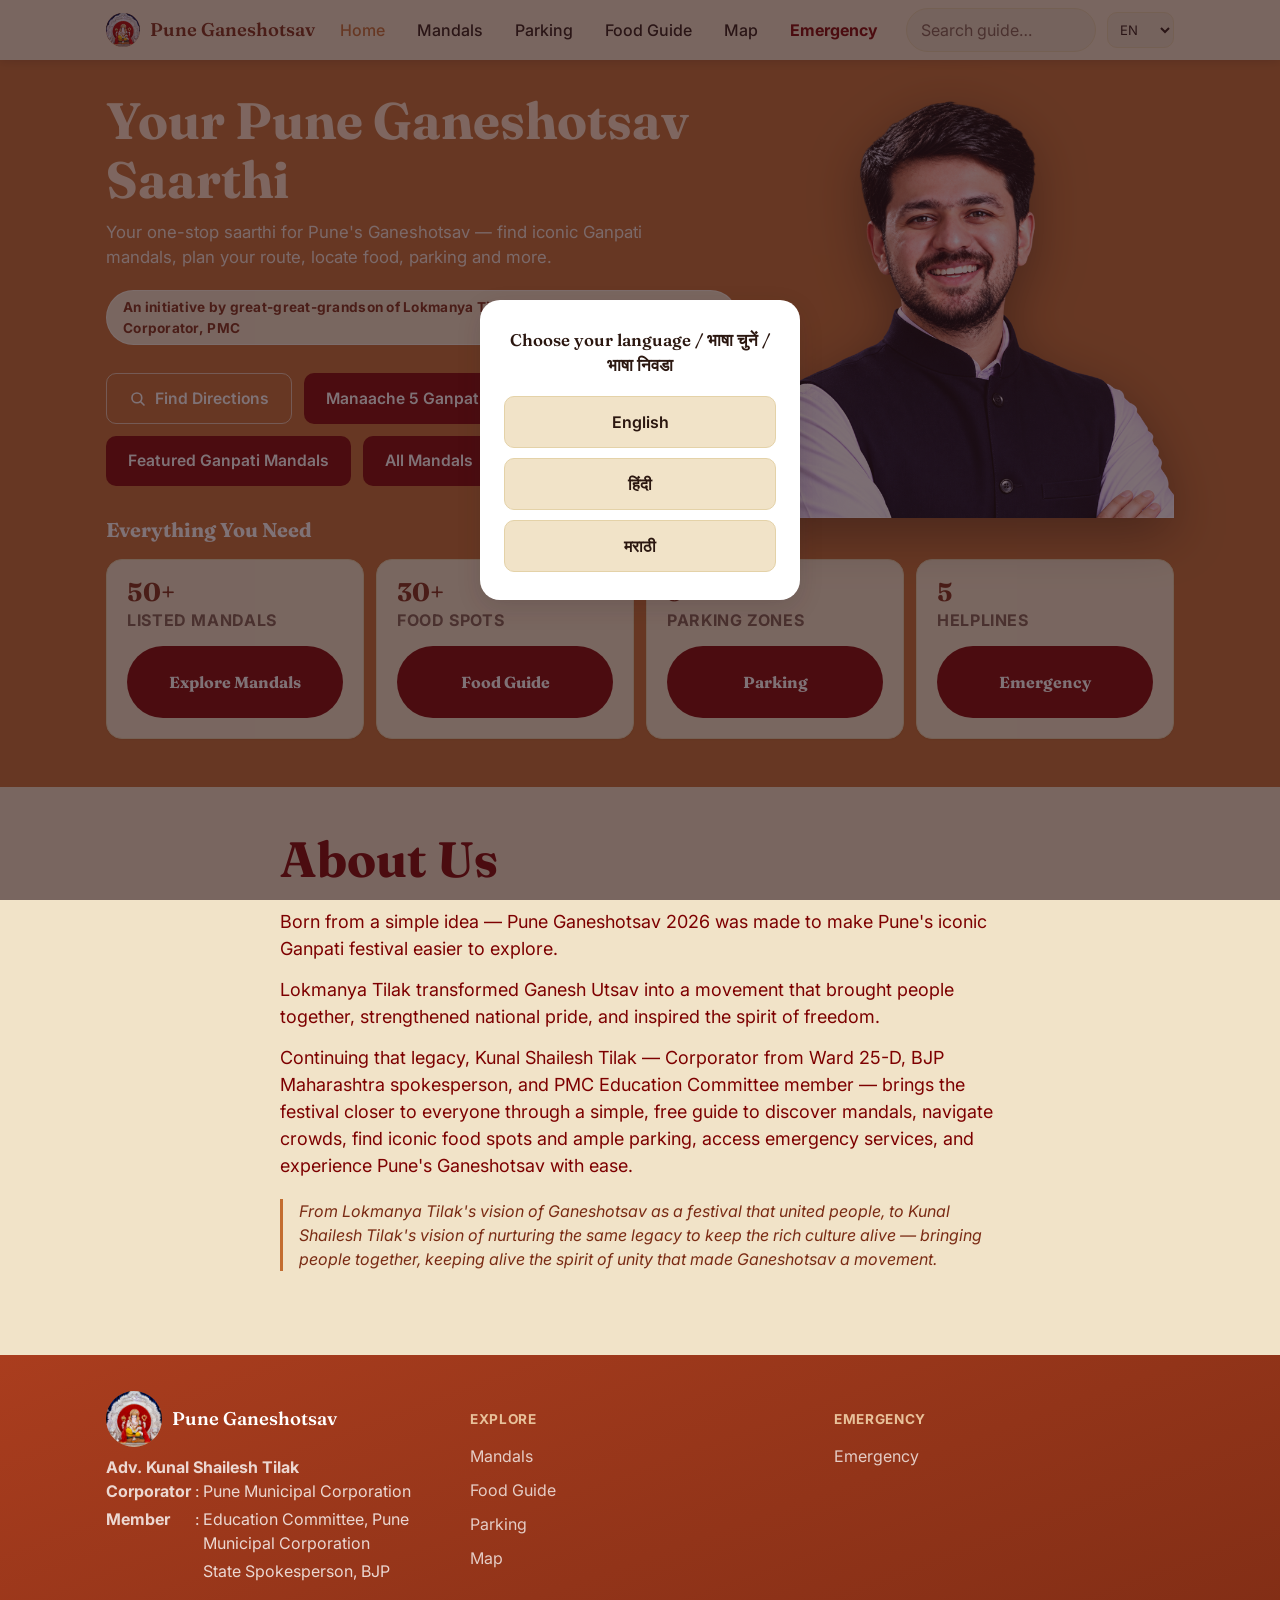
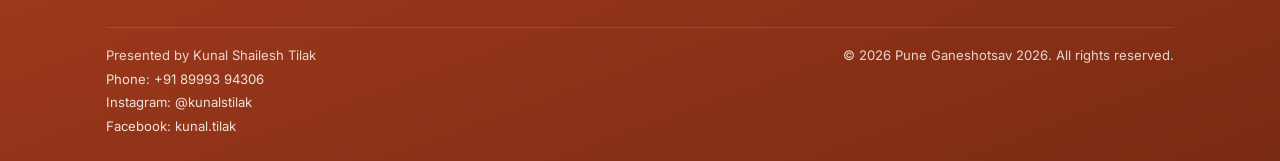
==== commit b68172d3: "complete_2026" ====
--- a/index.html
+++ b/index.html
@@ -19,8 +19,8 @@
 <header class="site-header">
   <div class="container">
     <a class="brand" href="index.html">
-      <span class="brand-badge" aria-hidden="true"><img src="images/kunal-tilak-cutout.png" alt=""></span>
-      Pune Ganeshotsav 2026
+      <span class="brand-badge" aria-hidden="true"><img src="ganpati photos/1. kasba peth.png" alt=""></span>
+      <span data-i18n="brand.name">Pune Ganeshotsav</span>
     </a>
     <nav id="site-nav" class="site-nav" aria-label="Primary">
       <form class="nav-search-wrap" id="header-search-form">
@@ -40,8 +40,8 @@
       <label class="visually-hidden" for="lang-select-1">Language</label>
       <select id="lang-select-1" class="lang-select">
         <option value="en">EN</option>
-        <option value="hi">हिं</option>
-        <option value="mr">मर</option>
+        <option value="hi">HIN</option>
+        <option value="mr">MAR</option>
       </select>
       <button class="nav-toggle" aria-expanded="false" aria-controls="site-nav" aria-label="Toggle menu">
         <span></span><span></span><span></span>
@@ -58,20 +58,23 @@
         <div class="hero-copy">
           <h1 data-i18n="home.title">Your Pune Ganeshotsav Saarthi</h1>
           <p class="lead" data-i18n="home.lead">Your one-stop saarthi for Pune's Ganeshotsav — find iconic Ganpati mandals, plan your route, locate food, parking and more.</p>
-          <p class="hero-credit" data-i18n="home.credit">Initiative by Adv. Kunal Tilak, Corporator Pune Municipal Corporation</p>
+          <p class="hero-credit" data-i18n="home.credit">An initiative by great-great-grandson of Lokmanya Tilak, Adv. Kunal Shailesh Tilak, Corporator, PMC</p>
           <div class="hero-actions">
             <a class="btn btn-outline" href="map.html">
               <svg class="icon-search" aria-hidden="true" viewBox="0 0 24 24" width="18" height="18" fill="none" stroke="currentColor" stroke-width="2.2" stroke-linecap="round"><circle cx="10.5" cy="10.5" r="6.5"></circle><line x1="20" y1="20" x2="15.3" y2="15.3"></line></svg>
               <span data-i18n="home.cta.directions">Find Directions</span>
             </a>
+            <a class="btn btn-berry" id="tour-plan-manache" href="map.html" data-i18n="home.tour.cta.manache">Manaache 5 Ganpati</a>
+            <a class="btn btn-berry" id="tour-plan-manache-important" href="map.html" data-i18n="home.tour.cta.manacheImportant">Featured Ganpati Mandals</a>
+            <a class="btn btn-berry" id="tour-plan-all" href="map.html" data-i18n="home.tour.cta.all">All Mandals</a>
           </div>
         </div>
-        <img class="hero-photo" src="images/kunal-tilak-cutout.png" alt="Adv. Kunal Tilak">
+        <img class="hero-photo" src="images/kunal-tilak-cutout.png" alt="Adv. Kunal Shailesh Tilak">
       </div>
       <h2 class="hero-links-heading" data-i18n="home.quicklinks.title">Everything You Need</h2>
       <div class="grid grid-4 hero-quicklinks">
         <a class="card" href="mandals.html" style="padding:20px; text-decoration:none;">
-          <div class="quicklink-stat"><span class="stat-num" id="stat-mandals">50+</span><span class="stat-label" data-i18n="home.quick.mandals.statLabel">Mandals Listed</span></div>
+          <div class="quicklink-stat"><span class="stat-num" id="stat-mandals">50+</span><span class="stat-label" data-i18n="home.quick.mandals.statLabel">Listed Mandals</span></div>
           <h3 data-i18n="home.cta.explore">Explore Mandals</h3>
         </a>
         <a class="card" href="food.html" style="padding:20px; text-decoration:none;">
@@ -104,18 +107,11 @@
 
 </main>
 
-<aside class="tour-popup" id="tour-popup">
-  <button type="button" class="tour-popup-close" id="tour-popup-close" aria-label="Close">×</button>
-  <p class="tour-popup-title" data-i18n="home.tour.title">Get a planned mandal tour with us</p>
-  <p class="tour-popup-desc" data-i18n="home.tour.desc">We'll map out the best route to visit multiple mandals in one trip.</p>
-  <a class="btn btn-citrus btn-sm btn-block" id="tour-plan-link" href="map.html" data-i18n="home.tour.cta">Plan My Route</a>
-</aside>
-
 <footer class="site-footer">
   <div class="container">
     <div class="footer-grid">
       <div>
-        <div class="brand" style="margin-bottom:8px;"><span class="brand-badge" aria-hidden="true"><img src="images/kunal-tilak-cutout.png" alt=""></span>Pune Ganeshotsav 2026</div>
+        <div class="brand" style="margin-bottom:8px;"><span class="brand-badge" aria-hidden="true"><img src="ganpati photos/1. kasba peth.png" alt=""></span><span data-i18n="brand.name">Pune Ganeshotsav</span></div>
         <p class="footer-about-body" data-i18n-html="footer.about.body">A Pune Ganeshotsav guide, presented by Kunal Tilak.</p>
       </div>
       <div>
@@ -131,7 +127,14 @@
       </div>
     </div>
     <div class="footer-bottom">
-      <span data-i18n="footer.presentedBy">Presented by Kunal Tilak</span>
+      <div class="footer-presented">
+        <span data-i18n="footer.presentedBy">Presented by Kunal Tilak</span>
+        <div class="footer-contact-links">
+          <a href="tel:+918999394306">Phone: +91 89993 94306</a>
+          <a href="https://instagram.com/kunalstilak" target="_blank" rel="noopener">Instagram: @kunalstilak</a>
+          <a href="https://facebook.com/kunal.tilak" target="_blank" rel="noopener">Facebook: kunal.tilak</a>
+        </div>
+      </div>
       <span>© <span id="footer-year"></span> Pune Ganeshotsav 2026. <span data-i18n="footer.rights">All rights reserved.</span></span>
     </div>
   </div>
--- a/css/styles.css
+++ b/css/styles.css
@@ -303,6 +303,7 @@
   letter-spacing: 0.02em;
   margin: 0 0 28px;
 }
+.nearest-btn { font-size: 1.1rem; }
 .hero-actions {
   display: flex;
   flex-wrap: wrap;
@@ -359,28 +360,35 @@
   line-height: 1;
 }
 .quicklink-stat .stat-label {
-  font-size: 0.68rem;
+  font-size: 1rem;
+  font-weight: 700;
   text-transform: uppercase;
   letter-spacing: 0.04em;
   color: var(--ink-soft);
 }
 .hero-quicklinks .card h3 {
-  display: inline-block;
-  background: var(--orange-zest);
-  color: var(--white);
-  padding: 8px 14px;
-  border-radius: var(--radius-sm);
+  display: flex;
+  align-items: center;
+  justify-content: center;
+  min-height: 4.5rem;
+  background: var(--berry-pop);
+  color: var(--white);
+  text-align: center;
+  text-transform: capitalize;
+  padding: 12px 14px;
+  border-radius: 999px;
   font-size: 1rem;
-  margin: 0 0 12px;
+  margin: 0;
 }
 
 /* ---------- Sections ---------- */
 .section { padding: 44px 0; }
 .section-head { text-align: center; margin-bottom: 28px; }
 .section-head h2 { font-size: clamp(1.5rem, 5vw, 2.1rem); color: var(--neon-citrus); }
+.about-body h2 { font-size: clamp(2.2rem, 7vw, 3.1rem); color: var(--berry-pop); }
 .section-head p { color: var(--neon-citrus); max-width: 520px; margin: 0 auto; }
 .about-body { max-width: 720px; text-align: left; margin: 0 auto; }
-.about-body p { color: var(--ink-soft); text-align: left; max-width: none; margin: 0 0 14px; }
+.about-body p { color: var(--berry-pop); font-size: 1.125rem; text-align: left; max-width: none; margin: 0 0 14px; }
 .about-quote {
   text-align: left;
   font-style: italic;
@@ -477,6 +485,16 @@
 .card-tags { display: flex; flex-wrap: wrap; gap: 6px; margin: 4px 0; }
 .card-actions { margin-top: auto; display: flex; gap: 8px; flex-wrap: wrap; padding-top: 16px; }
 .card-actions > * { flex: 1; text-align: center; }
+.card-info-grid {
+  margin-top: auto;
+  padding-top: 16px;
+  display: grid;
+  grid-template-columns: 1fr 1fr;
+  align-items: center;
+  gap: 8px 12px;
+}
+.card-info-grid .card-meta { margin: 0; align-self: stretch; min-height: 2.64rem; }
+.card-info-grid .btn { width: 100%; }
 
 .card-title-row { display: flex; flex-direction: column; align-items: flex-start; gap: 4px; }
 .card-meta-inline-group { display: flex; flex-wrap: wrap; gap: 4px 10px; }
@@ -603,7 +621,10 @@
   padding: 4px 12px;
   font-size: 0.78rem;
   font-weight: 600;
-}
+  text-decoration: none;
+}
+a.tag { cursor: pointer; transition: background 0.15s ease; }
+a.tag:hover { background: var(--neon-citrus); }
 
 /* ---------- Forms ---------- */
 .field { margin-bottom: 16px; }
@@ -631,6 +652,45 @@
   border-color: var(--neon-citrus);
 }
 .field-hint { font-size: 0.8rem; color: var(--ink-soft); margin-top: 6px; }
+.combobox { position: relative; }
+.combobox-list {
+  position: absolute;
+  top: calc(100% + 4px);
+  left: 0;
+  right: 0;
+  z-index: 20;
+  background: var(--white);
+  border: 1.5px solid var(--line);
+  border-radius: var(--radius-sm);
+  box-shadow: var(--shadow-card);
+  max-height: 260px;
+  overflow-y: auto;
+}
+.combobox-group-label {
+  padding: 8px 14px 4px;
+  font-size: 0.72rem;
+  font-weight: 700;
+  text-transform: uppercase;
+  letter-spacing: 0.04em;
+  color: var(--ink-soft);
+}
+.combobox-option {
+  display: block;
+  width: 100%;
+  text-align: left;
+  padding: 10px 14px;
+  background: none;
+  border: none;
+  font: inherit;
+  color: var(--ink);
+  cursor: pointer;
+}
+.combobox-option:hover, .combobox-option:focus, .combobox-option.is-active {
+  background: var(--citrus-fizz);
+  outline: none;
+}
+.combobox-empty { padding: 10px 14px; font-size: 0.9rem; color: var(--ink-soft); }
+.emergency-nearest-subtitle { font-family: 'Inter', system-ui, -apple-system, Segoe UI, Roboto, sans-serif; font-size: 1rem; font-weight: 400; color: var(--ink); }
 .field-row { display: flex; gap: 10px; flex-wrap: wrap; }
 .field-row .field { flex: 1; min-width: 200px; }
 
@@ -722,7 +782,7 @@
   border-radius: var(--radius-sm);
   padding: 10px 14px;
   font-size: 0.88rem;
-  margin-bottom: 14px;
+  margin-bottom: 6px;
   display: none;
 }
 .status-msg.is-visible { display: block; }
@@ -763,14 +823,22 @@
   margin-top: 40px;
 }
 .site-footer .brand { color: var(--white); margin-bottom: 10px; }
-.footer-about-body { white-space: pre-line; }
+.footer-about-grid { display: grid; grid-template-columns: max-content max-content 1fr; column-gap: 4px; row-gap: 4px; }
+.footer-about-row { display: contents; }
+.footer-about-row strong { white-space: nowrap; text-align: left; }
+.footer-about-row span { min-width: 0; }
+.footer-about-name { display: block; }
+.footer-about-note { font-weight: 400; margin-bottom: 20px; }
 .footer-grid {
   display: grid;
   gap: 24px;
-  grid-template-columns: 1fr;
-}
-@media (min-width: 640px) { .footer-grid { grid-template-columns: repeat(3, 1fr); } }
-.footer-grid > div:not(:first-child) { text-align: right; }
+  grid-template-columns: repeat(2, 1fr);
+}
+.footer-grid > div:first-child { grid-column: 1 / -1; }
+@media (min-width: 640px) {
+  .footer-grid { grid-template-columns: repeat(3, 1fr); }
+  .footer-grid > div:first-child { grid-column: auto; }
+}
 .footer-grid h4 {
   color: var(--citrus-fizz);
   font-size: 0.85rem;
@@ -790,34 +858,10 @@
   gap: 8px;
   justify-content: space-between;
 }
-
-/* ---------- Tour popup ---------- */
-.tour-popup {
-  position: fixed;
-  right: 16px;
-  bottom: 16px;
-  z-index: 150;
-  background: var(--champagne-glow);
-  border: 1px solid var(--line);
-  border-radius: var(--radius-lg);
-  box-shadow: var(--shadow-lift);
-  padding: 18px 18px 16px;
-  max-width: 260px;
-  width: calc(100% - 32px);
-}
-.tour-popup-close {
-  position: absolute;
-  top: 6px; right: 8px;
-  background: none;
-  border: none;
-  font-size: 1.3rem;
-  line-height: 1;
-  color: var(--ink-soft);
-  cursor: pointer;
-  padding: 6px;
-}
-.tour-popup-title { font-weight: 700; margin-bottom: 4px; padding-right: 22px; }
-.tour-popup-desc { font-size: 0.85rem; color: var(--ink-soft); margin-bottom: 12px; }
+.footer-presented { display: flex; flex-direction: column; gap: 4px; }
+.footer-contact-links { display: flex; flex-direction: column; gap: 4px; }
+.footer-contact-links a { color: rgba(255,255,255,0.85); text-decoration: none; }
+.footer-contact-links a:hover { color: var(--white); }
 
 /* ---------- Language picker modal ---------- */
 .mm-lang-modal-overlay {
@@ -881,4 +925,4 @@
   text-align: center;
 }
 .page-hero h1 { font-size: clamp(1.7rem, 6vw, 2.4rem); }
-.page-hero p { color: rgba(255,255,255,0.82); max-width: 520px; margin: 8px auto 0; }
+.page-hero p { color: rgba(255,255,255,0.82); max-width: 520px; margin: 8px auto 0; text-align: center; }
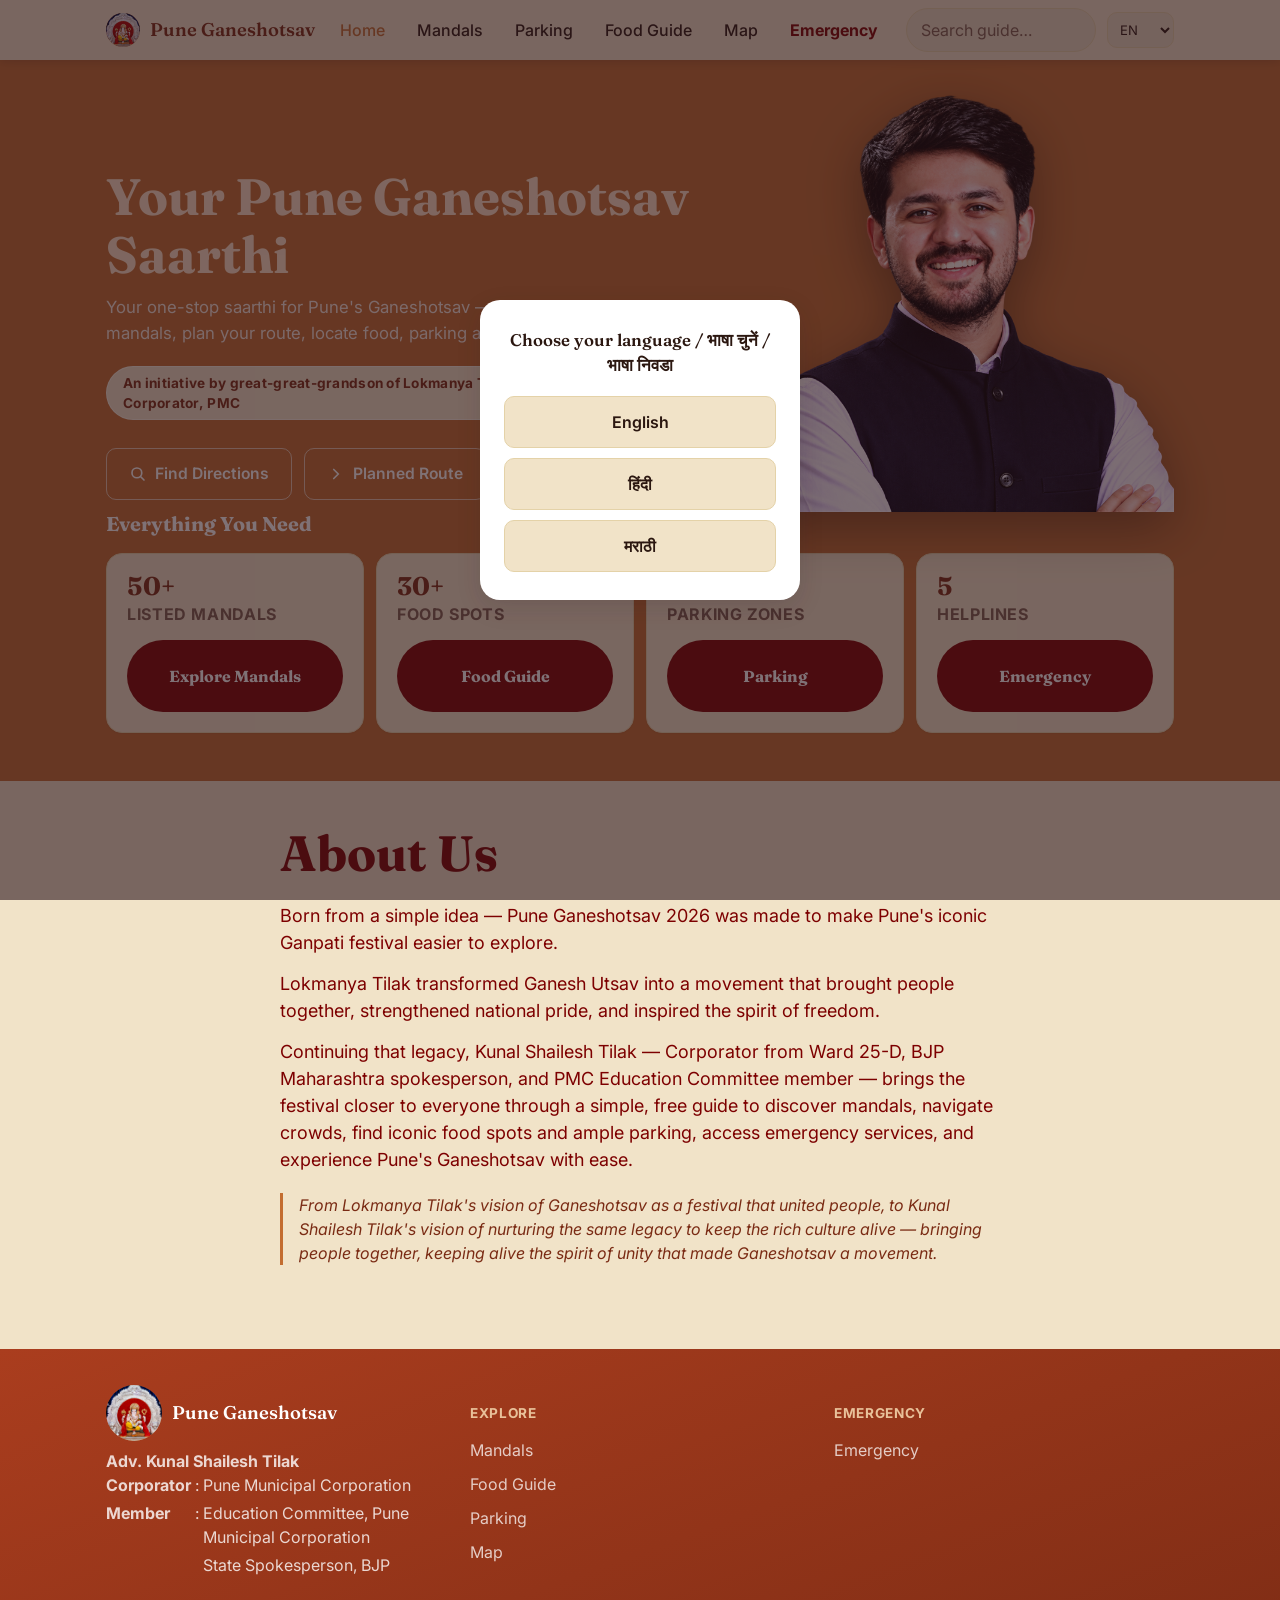
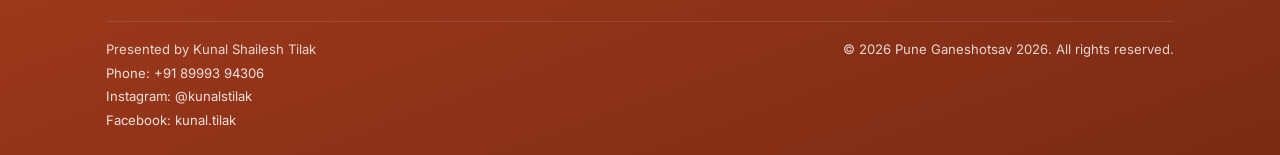
==== commit e4af9aef: "complete_2026" ====
--- a/index.html
+++ b/index.html
@@ -64,6 +64,12 @@
               <svg class="icon-search" aria-hidden="true" viewBox="0 0 24 24" width="18" height="18" fill="none" stroke="currentColor" stroke-width="2.2" stroke-linecap="round"><circle cx="10.5" cy="10.5" r="6.5"></circle><line x1="20" y1="20" x2="15.3" y2="15.3"></line></svg>
               <span data-i18n="home.cta.directions">Find Directions</span>
             </a>
+            <button type="button" class="btn btn-outline" id="tour-toggle" aria-expanded="false" aria-controls="tour-options">
+              <svg class="icon-search" aria-hidden="true" viewBox="0 0 24 24" width="18" height="18" fill="none" stroke="currentColor" stroke-width="2.2" stroke-linecap="round"><polyline points="9 6 15 12 9 18"></polyline></svg>
+              <span data-i18n="home.tour.toggle">Planned Route</span>
+            </button>
+          </div>
+          <div class="hero-tour-options" id="tour-options" hidden>
             <a class="btn btn-berry" id="tour-plan-manache" href="map.html" data-i18n="home.tour.cta.manache">Manaache 5 Ganpati</a>
             <a class="btn btn-berry" id="tour-plan-manache-important" href="map.html" data-i18n="home.tour.cta.manacheImportant">Featured Ganpati Mandals</a>
             <a class="btn btn-berry" id="tour-plan-all" href="map.html" data-i18n="home.tour.cta.all">All Mandals</a>
--- a/css/styles.css
+++ b/css/styles.css
@@ -309,8 +309,18 @@
   flex-wrap: wrap;
   gap: 12px;
   justify-content: flex-start;
+  margin-bottom: 12px;
+}
+#tour-toggle .icon-search { transition: transform 0.15s ease; }
+#tour-toggle[aria-expanded="true"] .icon-search { transform: rotate(90deg); }
+.hero-tour-options {
+  display: flex;
+  flex-wrap: wrap;
+  gap: 12px;
+  justify-content: flex-start;
   margin-bottom: 32px;
 }
+.hero-tour-options[hidden] { display: none; }
 .hero-top {
   display: flex;
   align-items: flex-end;
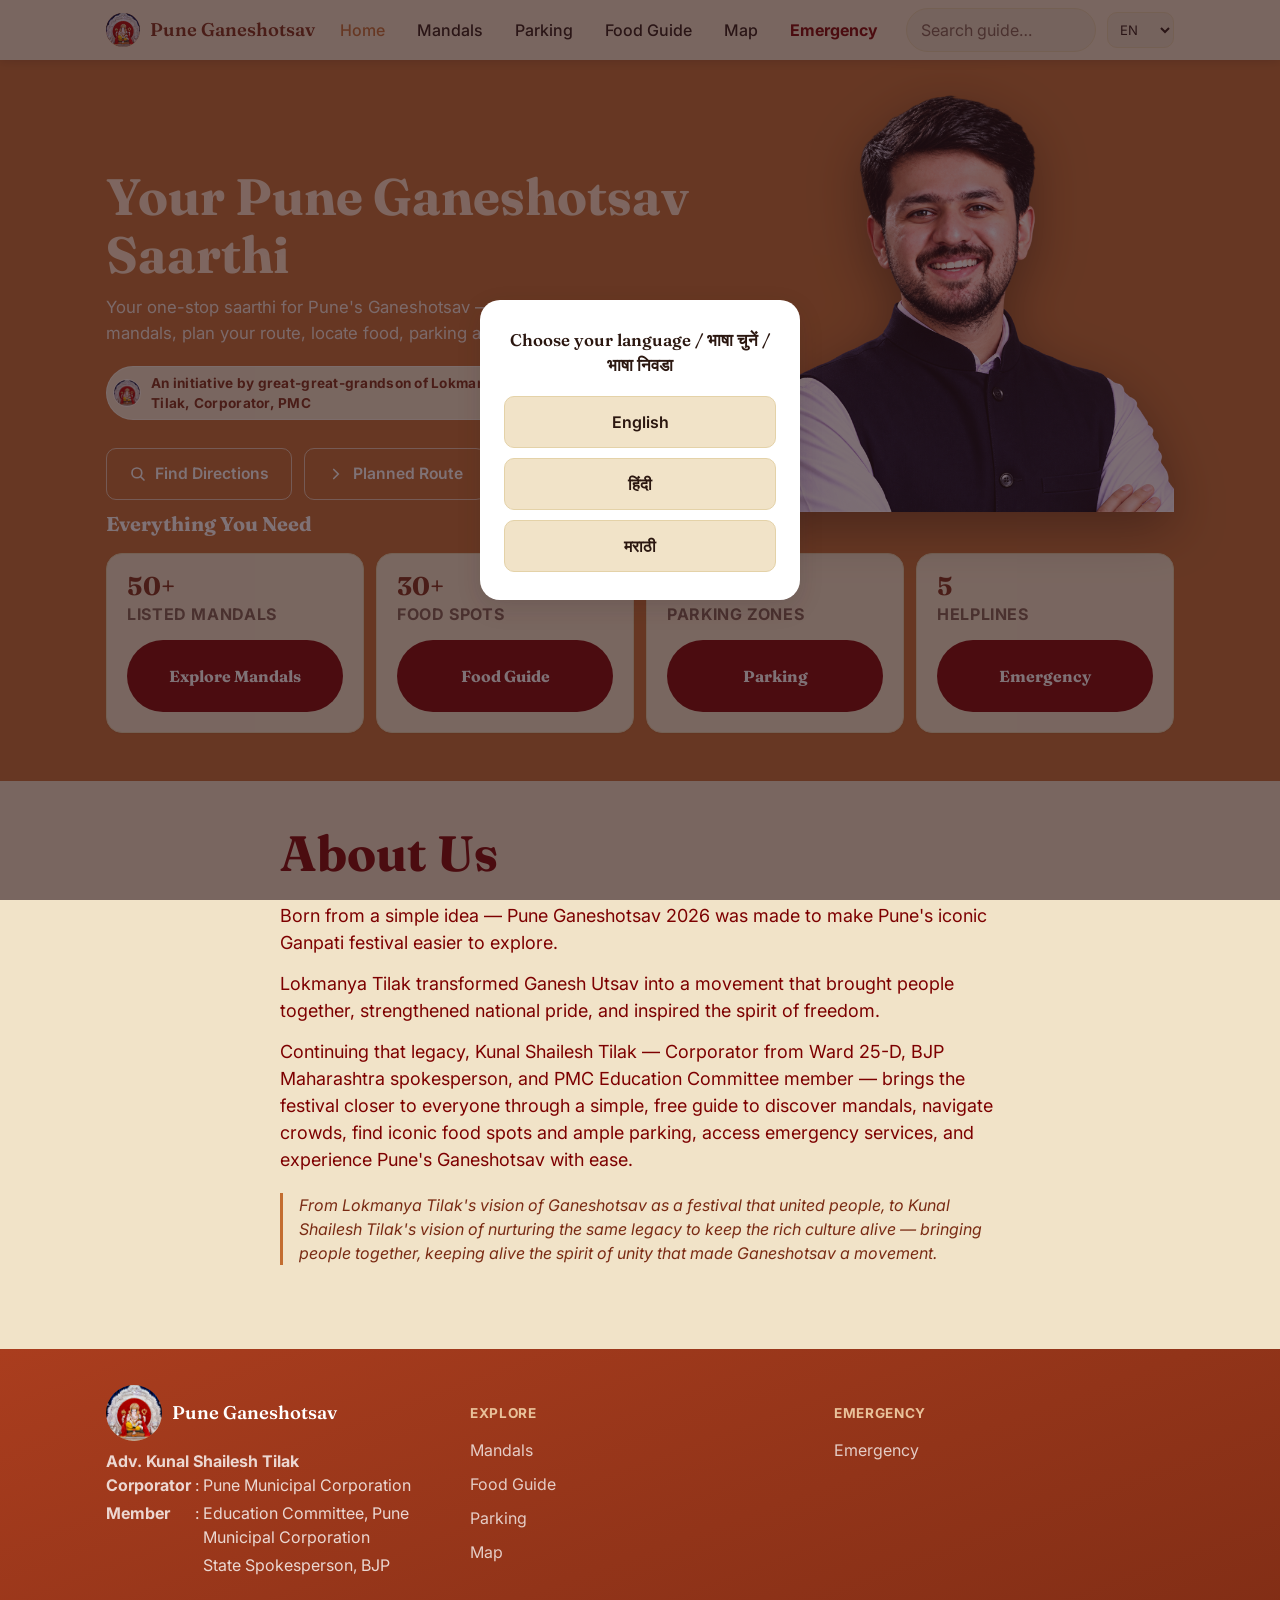
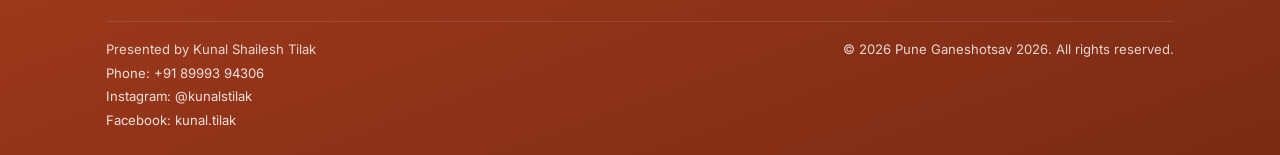
==== commit 85588f21: "Add Ganpati icon to the hero initiative credit badge Co-Authored-By: Claude Sonnet 5 <noreply@anthro" ====
--- a/index.html
+++ b/index.html
@@ -58,7 +58,10 @@
         <div class="hero-copy">
           <h1 data-i18n="home.title">Your Pune Ganeshotsav Saarthi</h1>
           <p class="lead" data-i18n="home.lead">Your one-stop saarthi for Pune's Ganeshotsav — find iconic Ganpati mandals, plan your route, locate food, parking and more.</p>
-          <p class="hero-credit" data-i18n="home.credit">An initiative by great-great-grandson of Lokmanya Tilak, Adv. Kunal Shailesh Tilak, Corporator, PMC</p>
+          <div class="hero-credit">
+            <img class="hero-credit-photo" src="ganpati photos/1. kasba peth.png" alt="">
+            <span data-i18n="home.credit">An initiative by great-great-grandson of Lokmanya Tilak, Adv. Kunal Shailesh Tilak, Corporator, PMC</span>
+          </div>
           <div class="hero-actions">
             <a class="btn btn-outline" href="map.html">
               <svg class="icon-search" aria-hidden="true" viewBox="0 0 24 24" width="18" height="18" fill="none" stroke="currentColor" stroke-width="2.2" stroke-linecap="round"><circle cx="10.5" cy="10.5" r="6.5"></circle><line x1="20" y1="20" x2="15.3" y2="15.3"></line></svg>
@@ -156,5 +159,6 @@
   window.MM_I18N.applyTranslations();
   window.addEventListener("mm:langchange", function () { window.MM_I18N.applyTranslations(); });
 </script>
+  <!-- Cloudflare Web Analytics --><script type='module' src='https://static.cloudflareinsights.com/beacon.min.js' data-cf-beacon='{"token": "9004168a6f7d401cbe0bc0cf65340b3a"}'></script><!-- End Cloudflare Web Analytics -->
 </body>
 </html>
--- a/css/styles.css
+++ b/css/styles.css
@@ -292,16 +292,25 @@
 .hero-credit {
   display: inline-flex;
   align-items: center;
-  gap: 8px;
+  gap: 10px;
   background: var(--champagne-glow);
   color: var(--orange-zest-dark);
   border: 1px solid rgba(255,255,255,0.5);
   border-radius: 999px;
-  padding: 6px 16px;
+  padding: 6px 16px 6px 6px;
   font-size: 0.85rem;
   font-weight: 700;
   letter-spacing: 0.02em;
   margin: 0 0 28px;
+}
+.hero-credit-photo {
+  flex: 0 0 auto;
+  width: 28px;
+  height: 28px;
+  border-radius: 50%;
+  object-fit: cover;
+  object-position: center 15%;
+  border: 1px solid rgba(255,255,255,0.7);
 }
 .nearest-btn { font-size: 1.1rem; }
 .hero-actions {
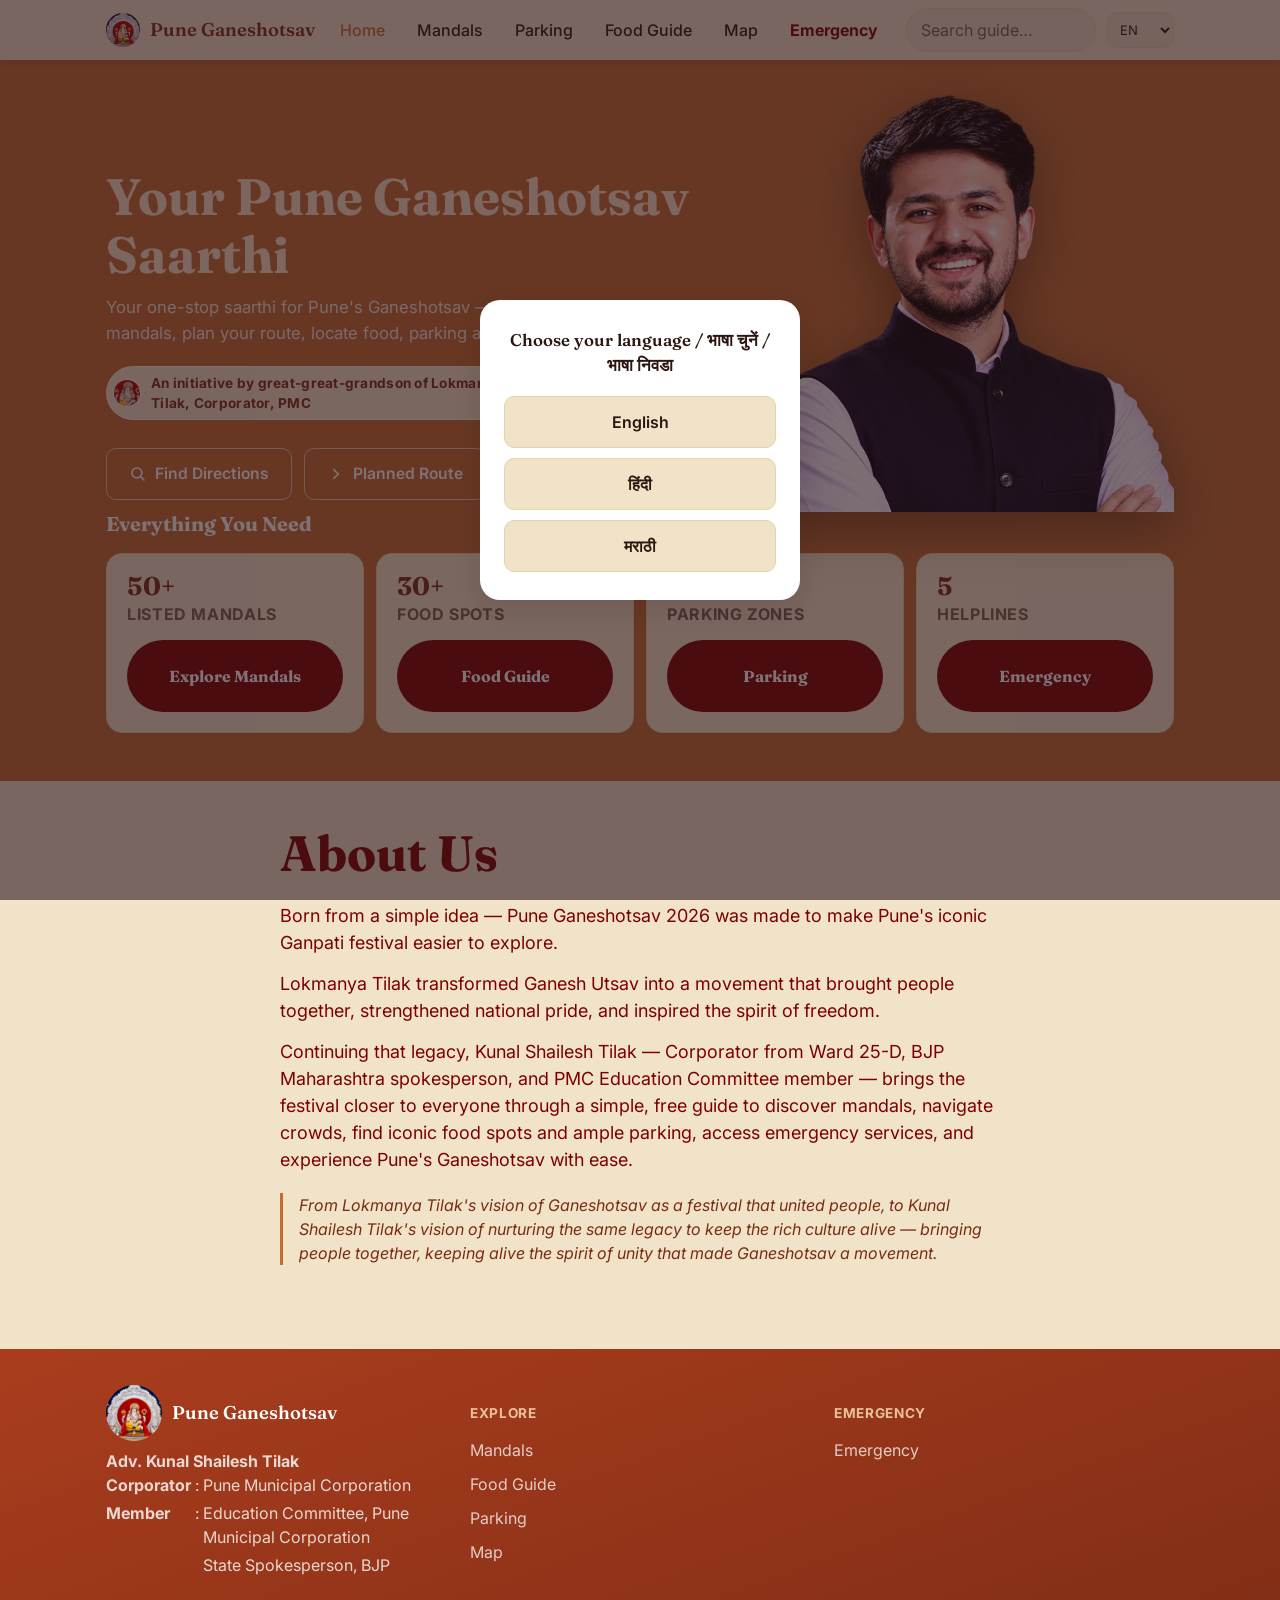
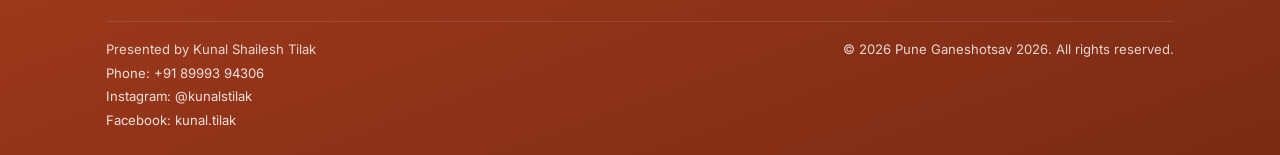
==== commit e070e879: "Use a tightly cropped Ganpati face icon for the hero credit badge The full mandal photo read as a mu" ====
--- a/index.html
+++ b/index.html
@@ -59,7 +59,7 @@
           <h1 data-i18n="home.title">Your Pune Ganeshotsav Saarthi</h1>
           <p class="lead" data-i18n="home.lead">Your one-stop saarthi for Pune's Ganeshotsav — find iconic Ganpati mandals, plan your route, locate food, parking and more.</p>
           <div class="hero-credit">
-            <img class="hero-credit-photo" src="ganpati photos/1. kasba peth.png" alt="">
+            <img class="hero-credit-photo" src="images/ganpati-badge-icon.png" alt="">
             <span data-i18n="home.credit">An initiative by great-great-grandson of Lokmanya Tilak, Adv. Kunal Shailesh Tilak, Corporator, PMC</span>
           </div>
           <div class="hero-actions">
--- a/css/styles.css
+++ b/css/styles.css
@@ -309,7 +309,6 @@
   height: 28px;
   border-radius: 50%;
   object-fit: cover;
-  object-position: center 15%;
   border: 1px solid rgba(255,255,255,0.7);
 }
 .nearest-btn { font-size: 1.1rem; }
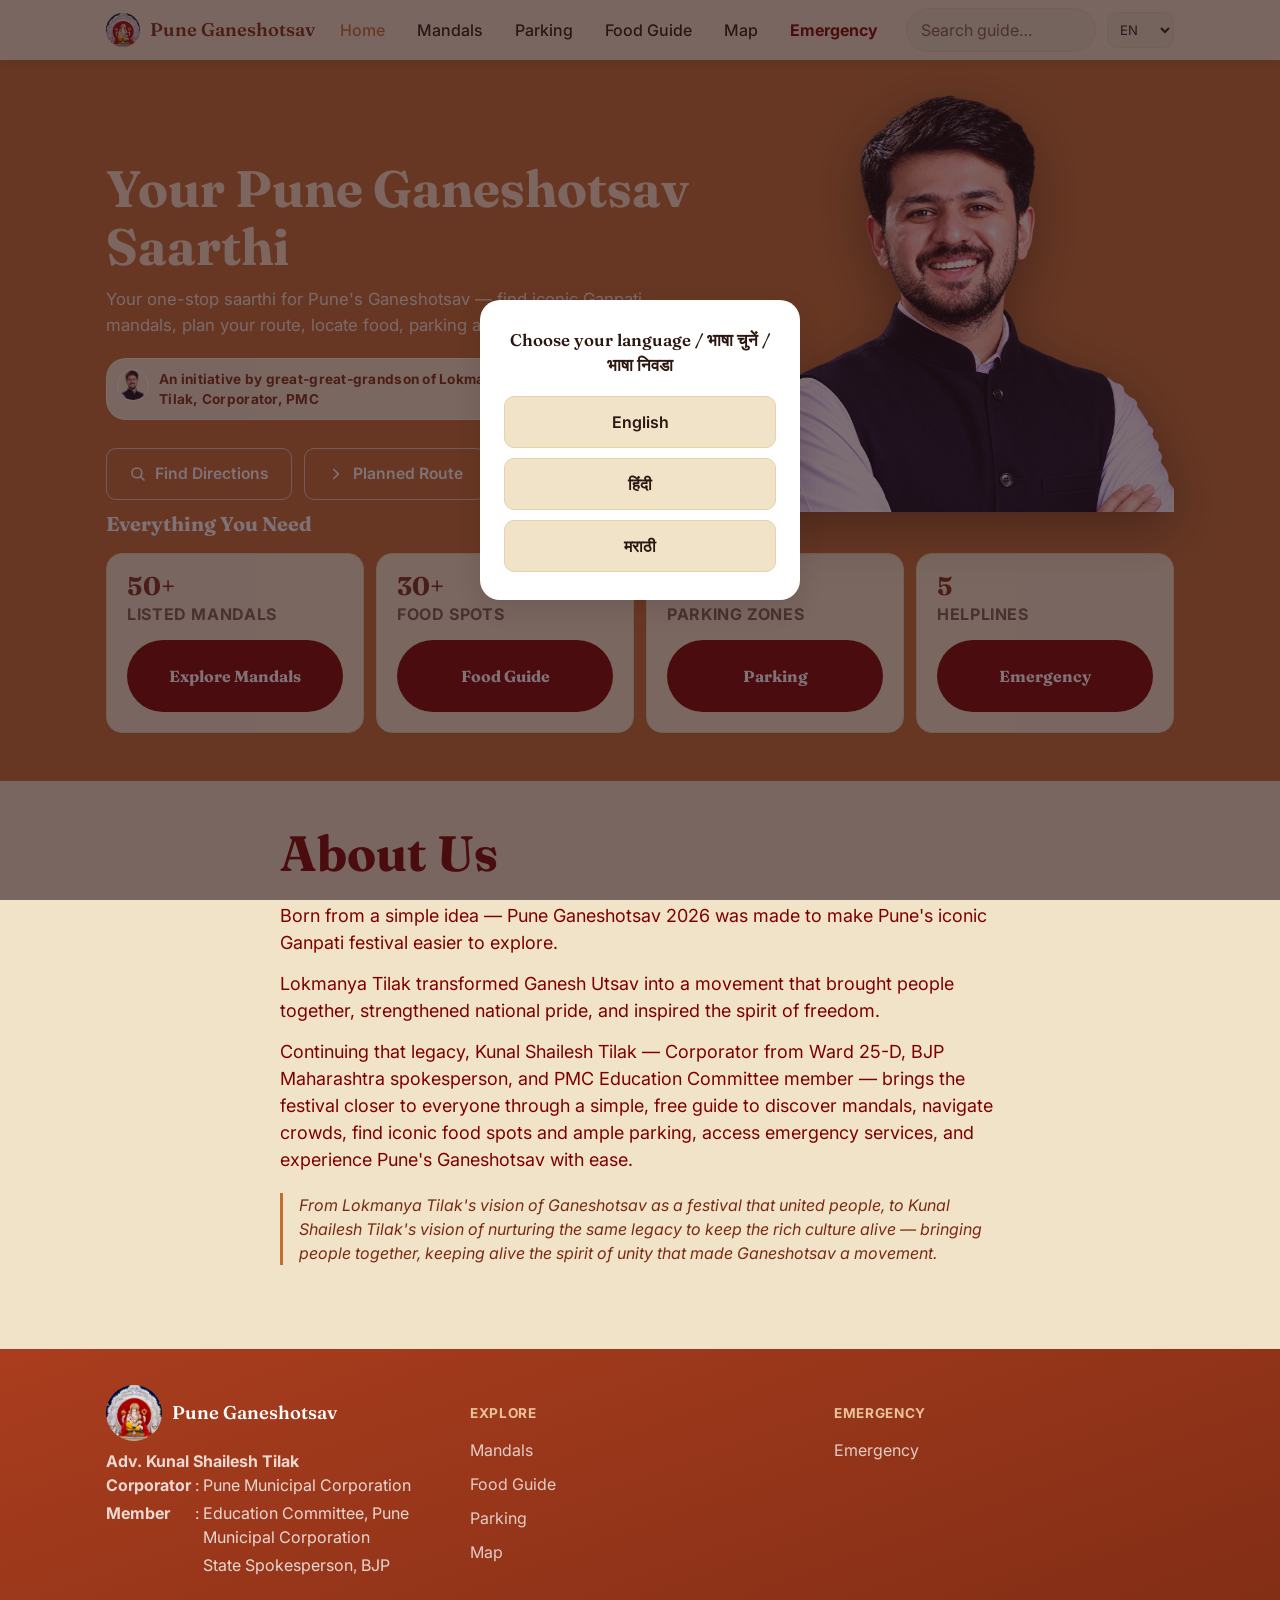
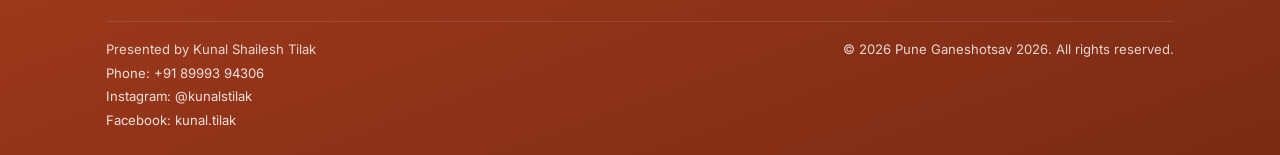
==== commit 23feba54: "Swap hero credit badge back to Kunal Tilak photo, left-align card Top-align the avatar with the text" ====
--- a/index.html
+++ b/index.html
@@ -59,7 +59,7 @@
           <h1 data-i18n="home.title">Your Pune Ganeshotsav Saarthi</h1>
           <p class="lead" data-i18n="home.lead">Your one-stop saarthi for Pune's Ganeshotsav — find iconic Ganpati mandals, plan your route, locate food, parking and more.</p>
           <div class="hero-credit">
-            <img class="hero-credit-photo" src="images/ganpati-badge-icon.png" alt="">
+            <img class="hero-credit-photo" src="images/kunal-tilak-avatar.png" alt="Adv. Kunal Shailesh Tilak">
             <span data-i18n="home.credit">An initiative by great-great-grandson of Lokmanya Tilak, Adv. Kunal Shailesh Tilak, Corporator, PMC</span>
           </div>
           <div class="hero-actions">
--- a/css/styles.css
+++ b/css/styles.css
@@ -291,13 +291,14 @@
 }
 .hero-credit {
   display: inline-flex;
-  align-items: center;
+  align-items: flex-start;
+  text-align: left;
   gap: 10px;
   background: var(--champagne-glow);
   color: var(--orange-zest-dark);
   border: 1px solid rgba(255,255,255,0.5);
-  border-radius: 999px;
-  padding: 6px 16px 6px 6px;
+  border-radius: 20px;
+  padding: 10px 16px 10px 10px;
   font-size: 0.85rem;
   font-weight: 700;
   letter-spacing: 0.02em;
@@ -305,10 +306,11 @@
 }
 .hero-credit-photo {
   flex: 0 0 auto;
-  width: 28px;
-  height: 28px;
+  width: 32px;
+  height: 32px;
   border-radius: 50%;
   object-fit: cover;
+  object-position: top center;
   border: 1px solid rgba(255,255,255,0.7);
 }
 .nearest-btn { font-size: 1.1rem; }
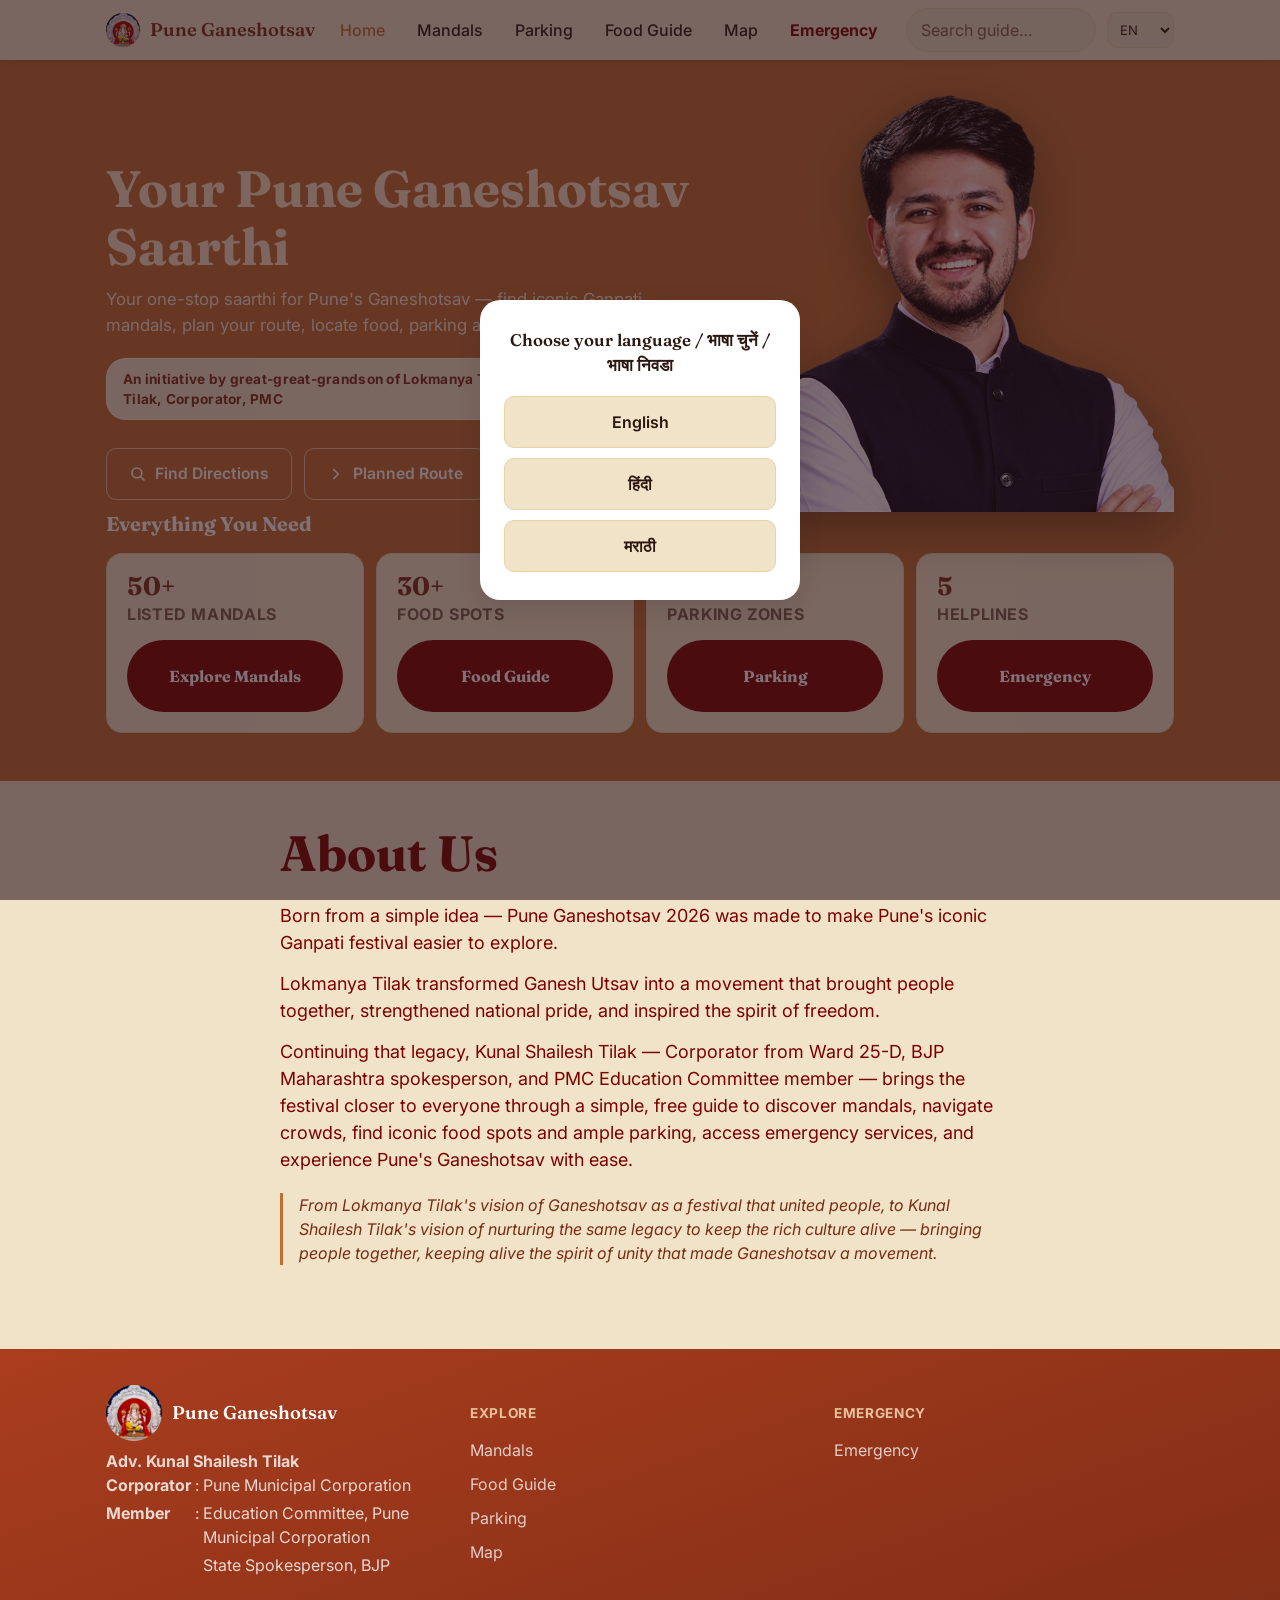
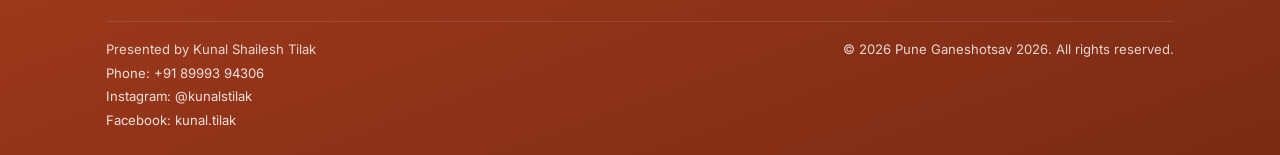
==== commit b4ab2b42: "Move Kunal Tilak photo outside the hero credit card Keep the credit card as text-only and place the " ====
--- a/index.html
+++ b/index.html
@@ -58,9 +58,9 @@
         <div class="hero-copy">
           <h1 data-i18n="home.title">Your Pune Ganeshotsav Saarthi</h1>
           <p class="lead" data-i18n="home.lead">Your one-stop saarthi for Pune's Ganeshotsav — find iconic Ganpati mandals, plan your route, locate food, parking and more.</p>
-          <div class="hero-credit">
+          <div class="hero-credit-row">
+            <p class="hero-credit" data-i18n="home.credit">An initiative by great-great-grandson of Lokmanya Tilak, Adv. Kunal Shailesh Tilak, Corporator, PMC</p>
             <img class="hero-credit-photo" src="images/kunal-tilak-avatar.png" alt="Adv. Kunal Shailesh Tilak">
-            <span data-i18n="home.credit">An initiative by great-great-grandson of Lokmanya Tilak, Adv. Kunal Shailesh Tilak, Corporator, PMC</span>
           </div>
           <div class="hero-actions">
             <a class="btn btn-outline" href="map.html">
--- a/css/styles.css
+++ b/css/styles.css
@@ -289,25 +289,28 @@
   max-width: 560px;
   margin: 0 0 20px;
 }
+.hero-credit-row {
+  display: flex;
+  align-items: flex-start;
+  gap: 10px;
+  margin: 0 0 28px;
+}
 .hero-credit {
-  display: inline-flex;
-  align-items: flex-start;
-  text-align: left;
-  gap: 10px;
   background: var(--champagne-glow);
   color: var(--orange-zest-dark);
   border: 1px solid rgba(255,255,255,0.5);
   border-radius: 20px;
-  padding: 10px 16px 10px 10px;
+  padding: 10px 16px;
   font-size: 0.85rem;
   font-weight: 700;
   letter-spacing: 0.02em;
-  margin: 0 0 28px;
+  text-align: left;
+  margin: 0;
 }
 .hero-credit-photo {
   flex: 0 0 auto;
-  width: 32px;
-  height: 32px;
+  width: 44px;
+  height: 44px;
   border-radius: 50%;
   object-fit: cover;
   object-position: top center;
